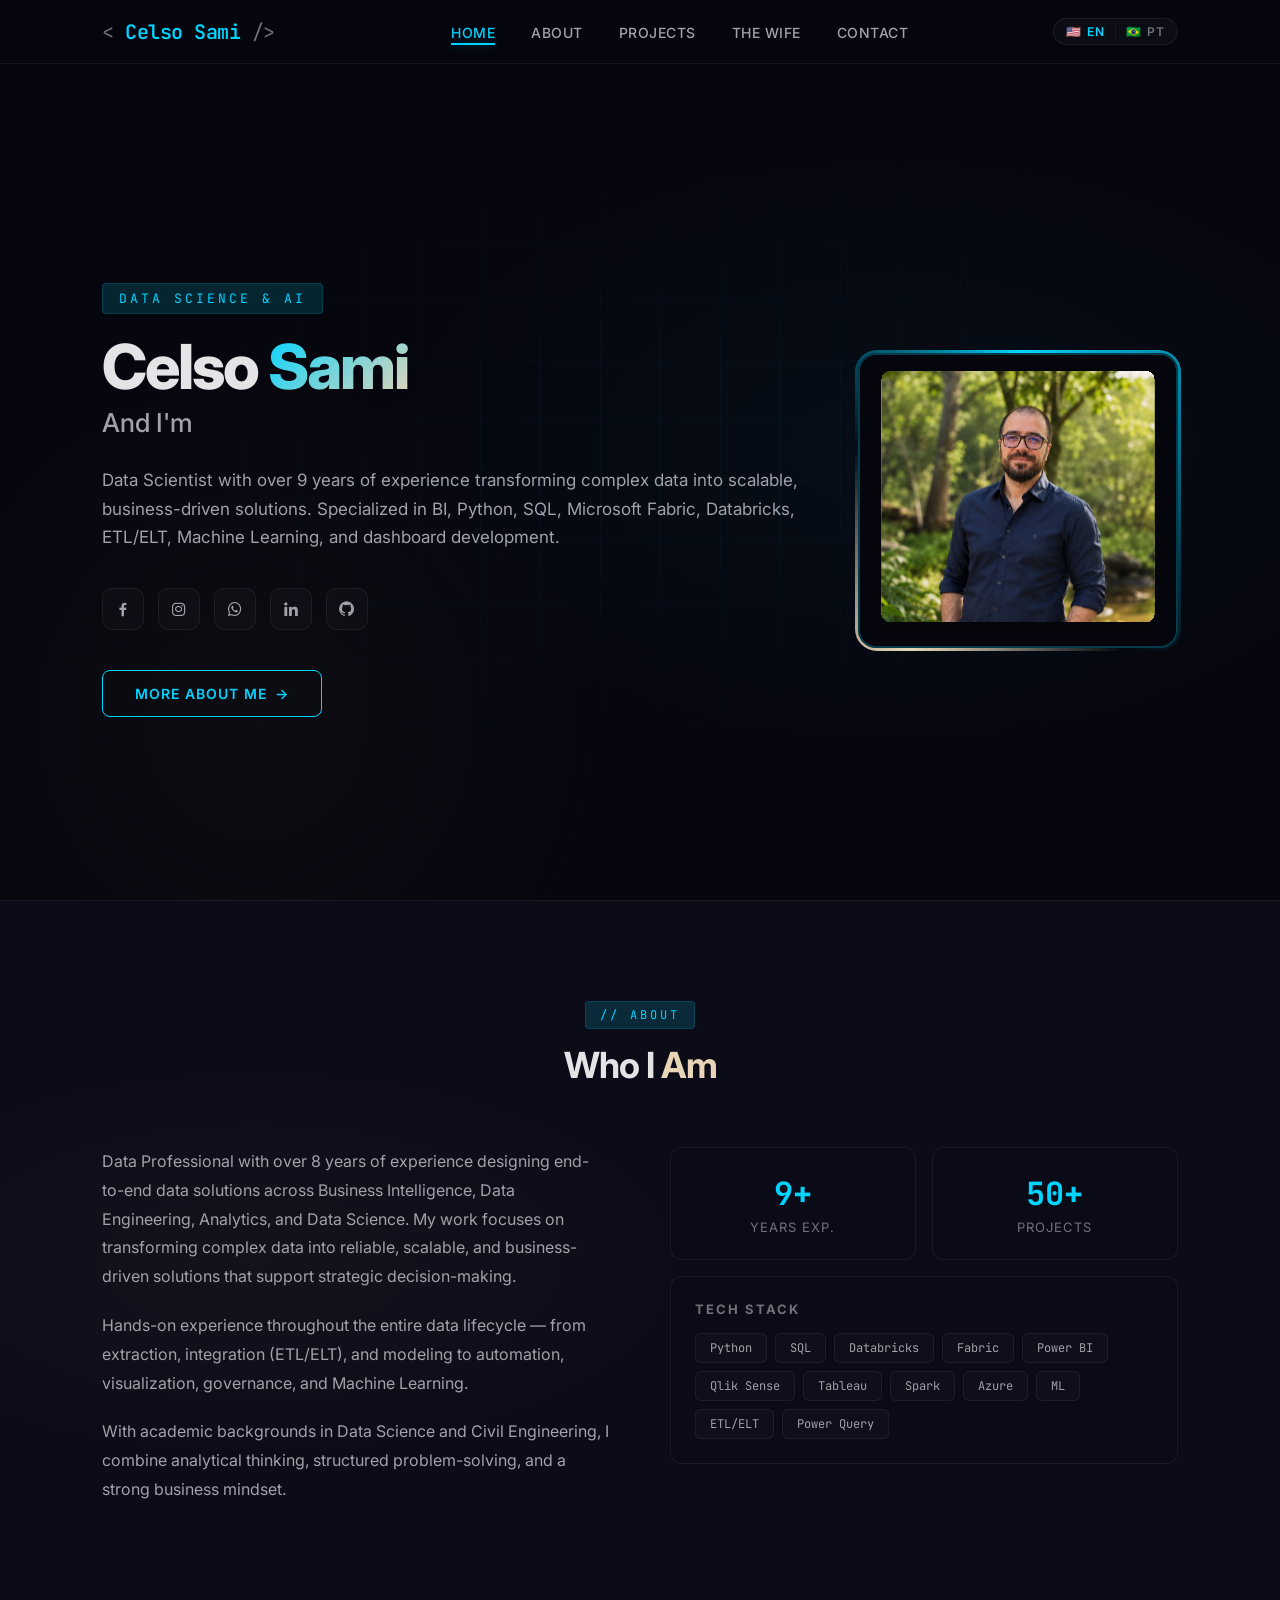
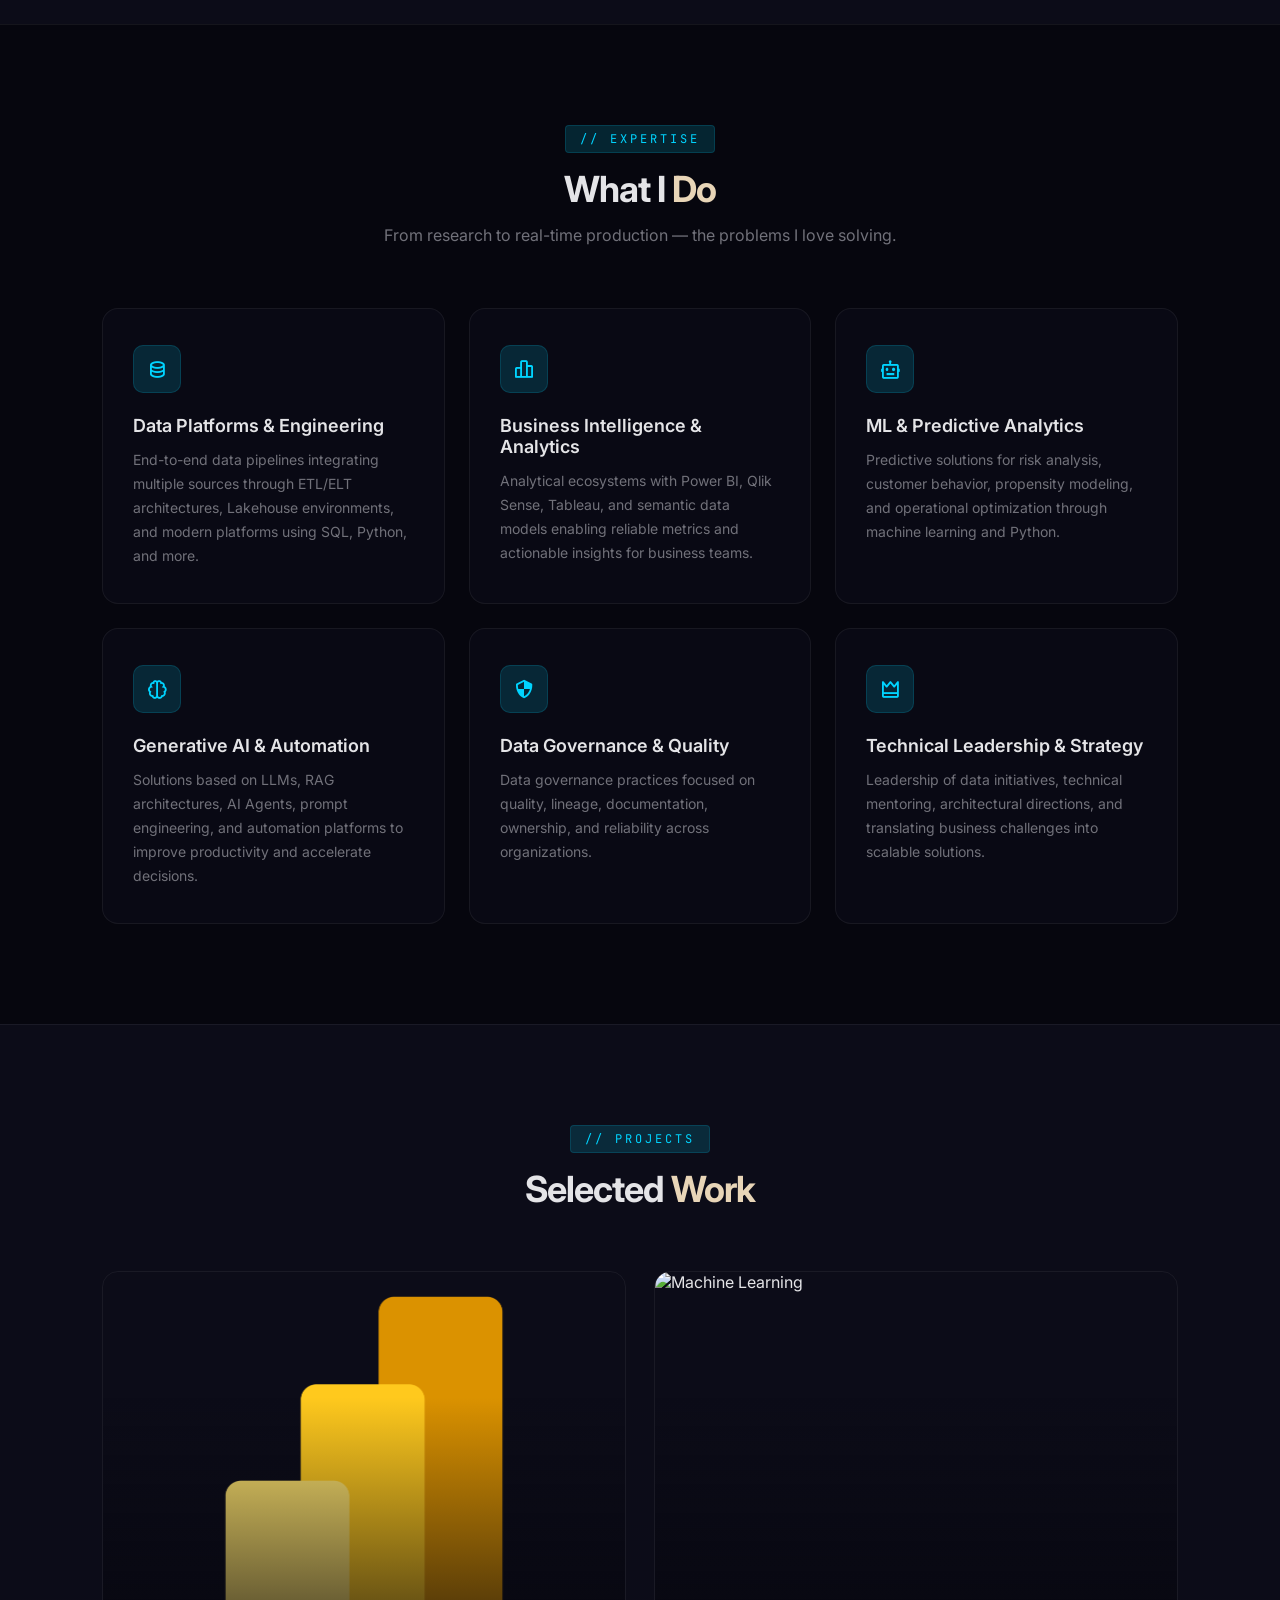
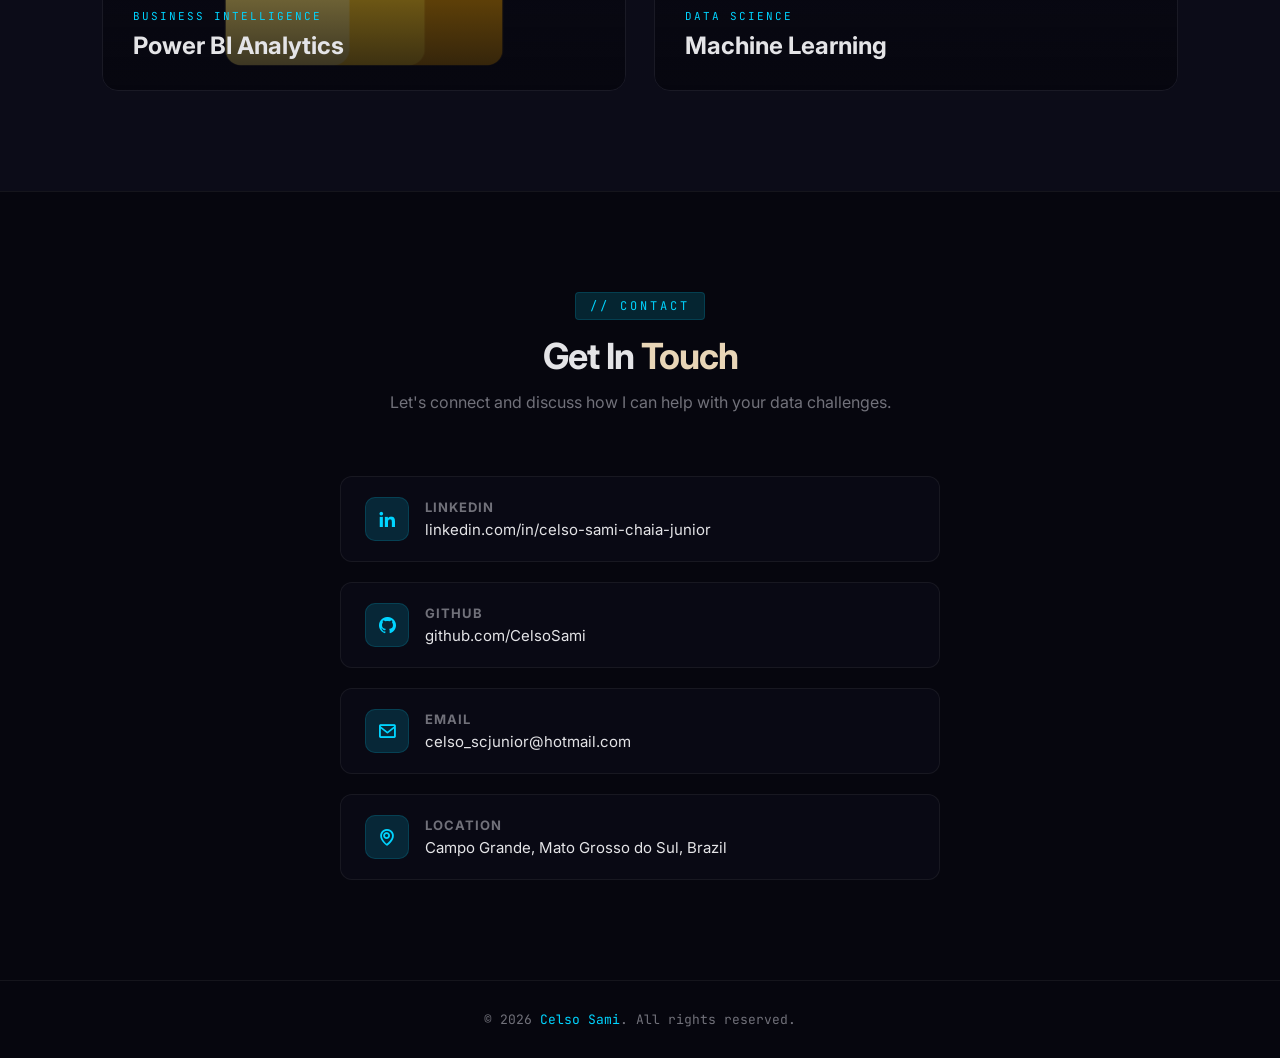
==== index.html @ f27250d9 "Fix HTML encoding issues in index.html" ====
<!DOCTYPE html>
<html lang="en">
<head>
    <meta charset="UTF-8">
    <meta http-equiv="X-UA-Compatible" content="IE=edge">
    <meta name="viewport" content="width=device-width, initial-scale=1.0">
    <title>Celso Sami - Data Scientist</title>
    <link rel="stylesheet" href="stylesheet.css">
    <link href='https://unpkg.com/boxicons@2.1.4/css/boxicons.min.css' rel='stylesheet'>
    <script src="https://unpkg.com/typed.js@2.0.15/dist/typed.umd.js"></script>
</head>
<body>
    <header class="header">
        <a href="#" class="logo">Celso Sami</a>        
        <div class="header-right" id="headerRight">
            <nav class="navbar">
                <a href="#" style="--i:1" class="active">Home</a>
                <a href="#about" style="--i:2">About</a>
                <a href="#portfolio" style="--i:4">Projects</a>
                <a href="the-wife.html" style="--i:5">The Wife</a>
                <a href="#contact" style="--i:6">Contact</a>
            </nav>
        </div>
        <div class="header-controls">
            <div class="language-switch">
                <a href="index.html" class="active-language">
                    <span>🇺🇸</span>
                    <span>EN</span>
                </a>
                <span class="language-divider"></span>
                <a href="pt-br.html">
                    <span>🇧🇷</span>
                    <span>PT</span>
                </a>
            </div>
            <div class="menu-toggle" id="menuToggle">
                <span></span>
                <span></span>
                <span></span>
            </div>
        </div>
    </header>

    <section class="home">
        <div class="home-content">
            <span class="tag">Data Science &amp; AI</span>
            <h1>Celso <span class="highlight">Sami</span></h1>
            <div class="typed-line">And I'm <span class="text"></span></div>
            <p>
                Data Scientist with over 9 years of experience transforming complex data
                into scalable, business-driven solutions. Specialized in BI, Python, SQL,
                Microsoft Fabric, Databricks, ETL/ELT, Machine Learning, and dashboard development.
            </p>
            <div class="home-sci">
                <a href="https://m.facebook.com/celso.s.junior.1/" title="Facebook"><i class='bx bxl-facebook'></i></a>
                <a href="https://www.instagram.com/celsochaia/" title="Instagram"><i class='bx bxl-instagram'></i></a>
                <a href="https://wa.me/+5567991302460" title="WhatsApp"><i class='bx bxl-whatsapp'></i></a>
                <a href="https://www.linkedin.com/in/celso-sami-chaia-junior-878942118" title="LinkedIn"><i class='bx bxl-linkedin'></i></a>
                <a href="https://github.com/CelsoSami" target="_blank" title="GitHub"><i class='bx bxl-github'></i></a>
            </div>
            <a href="#about" class="btn-box">More About Me</a>
        </div>
        <div class="home-photo">
            <div class="photo-wrapper">
                <img src="./perfil_01.svg" alt="Celso Sami">
                <div class="photo-glow"></div>
            </div>
        </div>
    </section>

    <section id="about" class="about-section">
        <div class="about-container">
            <div class="section-header">
                <span class="label">// About</span>
                <h2>Who I <span class="accent">Am</span></h2>
            </div>
            <div class="about-grid">
                <div class="about-left">
                    <div class="about-text">
                        <p>
                            Data Professional with over 8 years of experience designing end-to-end
                            data solutions across Business Intelligence, Data Engineering, Analytics,
                            and Data Science. My work focuses on transforming complex data into
                            reliable, scalable, and business-driven solutions that support strategic
                            decision-making.
                        </p>
                        <p>
                            Hands-on experience throughout the entire data lifecycle — from extraction,
                            integration (ETL/ELT), and modeling to automation, visualization,
                            governance, and Machine Learning.
                        </p>
                        <p>
                            With academic backgrounds in Data Science and Civil Engineering,
                            I combine analytical thinking, structured problem-solving, and a strong
                            business mindset.
                        </p>
                    </div>
                </div>
                <div class="about-right">
                    <div class="stat-card">
                        <div class="number">9+</div>
                        <div class="label">Years Exp.</div>
                    </div>
                    <div class="stat-card">
                        <div class="number">50+</div>
                        <div class="label">Projects</div>
                    </div>
                    <div class="tech-stack">
                        <h4>Tech Stack</h4>
                        <div class="tech-tags">
                            <span class="tech-tag">Python</span>
                            <span class="tech-tag">SQL</span>
                            <span class="tech-tag">Databricks</span>
                            <span class="tech-tag">Fabric</span>
                            <span class="tech-tag">Power BI</span>
                            <span class="tech-tag">Qlik Sense</span>
                            <span class="tech-tag">Tableau</span>
                            <span class="tech-tag">Spark</span>
                            <span class="tech-tag">Azure</span>
                            <span class="tech-tag">ML</span>
                            <span class="tech-tag">ETL/ELT</span>
                            <span class="tech-tag">Power Query</span>
                        </div>
                    </div>
                </div>
            </div>
        </div>
    </section>

    <section id="work" class="work-section">
        <div class="work-container">
            <div class="section-header">
                <span class="label">// Expertise</span>
                <h2>What I <span class="accent">Do</span></h2>
                <p>From research to real-time production — the problems I love solving.</p>
            </div>
            <div class="work-cards">
                <article class="work-card">
                    <div class="icon"><i class='bx bx-data'></i></div>
                    <h3>Data Platforms & Engineering</h3>
                    <p>
                        End-to-end data pipelines integrating multiple sources through ETL/ELT
                        architectures, Lakehouse environments, and modern platforms using SQL, Python, and more.
                    </p>
                </article>
                <article class="work-card">
                    <div class="icon"><i class='bx bx-bar-chart-alt-2'></i></div>
                    <h3>Business Intelligence & Analytics</h3>
                    <p>
                        Analytical ecosystems with Power BI, Qlik Sense, Tableau, and semantic
                        data models enabling reliable metrics and actionable insights for business teams.
                    </p>
                </article>
                <article class="work-card">
                    <div class="icon"><i class='bx bx-bot'></i></div>
                    <h3>ML & Predictive Analytics</h3>
                    <p>
                        Predictive solutions for risk analysis, customer behavior, propensity
                        modeling, and operational optimization through machine learning and Python.
                    </p>
                </article>
                <article class="work-card">
                    <div class="icon"><i class='bx bx-brain'></i></div>
                    <h3>Generative AI & Automation</h3>
                    <p>
                        Solutions based on LLMs, RAG architectures, AI Agents, prompt engineering,
                        and automation platforms to improve productivity and accelerate decisions.
                    </p>
                </article>
                <article class="work-card">
                    <div class="icon"><i class='bx bx-shield-quarter'></i></div>
                    <h3>Data Governance & Quality</h3>
                    <p>
                        Data governance practices focused on quality, lineage, documentation,
                        ownership, and reliability across organizations.
                    </p>
                </article>
                <article class="work-card">
                    <div class="icon"><i class='bx bx-crown'></i></div>
                    <h3>Technical Leadership & Strategy</h3>
                    <p>
                        Leadership of data initiatives, technical mentoring, architectural
                        directions, and translating business challenges into scalable solutions.
                    </p>
                </article>
            </div>
        </div>
    </section>

    <section id="portfolio" class="portfolio-section">
        <div class="portfolio-container">
            <div class="section-header">
                <span class="label">// Projects</span>
                <h2>Selected <span class="accent">Work</span></h2>
            </div>
            <div class="portfolio-cards">
                <article class="project-card">
                    <img src="./logo_pbi.svg" class="project-img" alt="Power BI Analytics">
                    <div class="project-overlay"></div>
                    <div class="project-data">
                        <div class="category">Business Intelligence</div>
                        <h3>Power BI Analytics</h3>
                    </div>
                    <div class="project-info">
                        <h3>Power BI Analytics</h3>
                        <p>
                            Strategic dashboard developed for performance analysis,
                            KPI tracking, and data-driven decision-making.
                        </p>
                        <a href="#" class="project-link">View Project →</a>
                    </div>
                </article>
                <article class="project-card">
                    <img src="./assets/project2.png" class="project-img" alt="Machine Learning">
                    <div class="project-overlay"></div>
                    <div class="project-data">
                        <div class="category">Data Science</div>
                        <h3>Machine Learning</h3>
                    </div>
                    <div class="project-info">
                        <h3>Machine Learning</h3>
                        <p>
                            Predictive models built with Python and machine learning algorithms
                            for pattern recognition and forecasting.
                        </p>
                        <a href="#" class="project-link">View Project →</a>
                    </div>
                </article>
            </div>
        </div>
    </section>

    <section id="contact" class="contact-section">
        <div class="contact-container">
            <div class="section-header">
                <span class="label">// Contact</span>
                <h2>Get In <span class="accent">Touch</span></h2>
                <p>Let's connect and discuss how I can help with your data challenges.</p>
            </div>
            <div class="contact-grid">
                <div class="contact-info">
                    <a href="https://www.linkedin.com/in/celso-sami-chaia-junior-878942118" target="_blank" class="contact-item">
                        <div class="icon"><i class='bx bxl-linkedin'></i></div>
                        <div class="info">
                            <h4>LinkedIn</h4>
                            <span>linkedin.com/in/celso-sami-chaia-junior</span>
                        </div>
                    </a>
                    <a href="https://github.com/CelsoSami" target="_blank" class="contact-item">
                        <div class="icon"><i class='bx bxl-github'></i></div>
                        <div class="info">
                            <h4>GitHub</h4>
                            <span>github.com/CelsoSami</span>
                        </div>
                    </a>
                    <a href="mailto:celso_scjunior@hotmail.com" class="contact-item">
                        <div class="icon"><i class='bx bx-envelope'></i></div>
                        <div class="info">
                            <h4>Email</h4>
                            <span>celso_scjunior@hotmail.com</span>
                        </div>
                    </a>
                    <div class="contact-item">
                        <div class="icon"><i class='bx bx-map'></i></div>
                        <div class="info">
                            <h4>Location</h4>
                            <span>Campo Grande, Mato Grosso do Sul, Brazil</span>
                        </div>
                    </div>
                </div>
            </div>
        </div>
    </section>

    <footer class="footer">
        <p>&copy; 2026 <span>Celso Sami</span>. All rights reserved.</p>
    </footer>

    <script src="main.js"></script>
</body>
</html>
---- stylesheet.css ----
@import url('https://fonts.googleapis.com/css2?family=Inter:wght@300;400;500;600;700;800&family=JetBrains+Mono:wght@400;500;600&display=swap');

* {
    margin: 0;
    padding: 0;
    box-sizing: border-box;
}

:root {
    --bg-primary: #06060e;
    --bg-secondary: #0c0c18;
    --bg-card: rgba(12, 12, 24, 0.7);
    --neon-blue: #00d4ff;
    --neon-blue-dim: rgba(0, 212, 255, 0.15);
    --neon-blue-glow: rgba(0, 212, 255, 0.4);
    --neon-beige: #e8d5b7;
    --neon-beige-dim: rgba(232, 213, 183, 0.1);
    --neon-beige-glow: rgba(232, 213, 183, 0.3);
    --text-primary: #e4e4e7;
    --text-secondary: #a1a1aa;
    --text-muted: #71717a;
    --border: rgba(255, 255, 255, 0.06);
    --border-hover: rgba(0, 212, 255, 0.3);
}

html {
    scroll-behavior: smooth;
}

body {
    font-family: 'Inter', sans-serif;
    background: var(--bg-primary);
    color: var(--text-primary);
    overflow-x: hidden;
}

/* ─── Scrollbar ─── */
::-webkit-scrollbar { width: 6px; }
::-webkit-scrollbar-track { background: var(--bg-primary); }
::-webkit-scrollbar-thumb { background: var(--neon-blue); border-radius: 3px; }

/* ─── Header ─── */
.header {
    position: fixed;
    top: 0;
    left: 0;
    width: 100%;
    padding: 18px 8%;
    display: flex;
    justify-content: space-between;
    align-items: center;
    z-index: 1000;
    background: rgba(6, 6, 14, 0.75);
    backdrop-filter: blur(20px);
    border-bottom: 1px solid var(--border);
    transition: background .3s ease;
}

.header-right {
    display: flex;
    align-items: center;
    gap: 30px;
}

.header-controls {
    display: flex;
    align-items: center;
    gap: 24px;
}

.logo {
    font-family: 'JetBrains Mono', monospace;
    font-size: 20px;
    font-weight: 600;
    color: var(--neon-blue);
    text-decoration: none;
    letter-spacing: -0.5px;
    opacity: 0;
    animation: fadeSlideRight .8s ease forwards;
}

.logo::before {
    content: '< ';
    color: var(--text-muted);
    font-weight: 400;
}

.logo::after {
    content: ' />';
    color: var(--text-muted);
    font-weight: 400;
}

.navbar a {
    display: inline-block;
    font-size: 14px;
    color: var(--text-secondary);
    text-decoration: none;
    font-weight: 500;
    letter-spacing: 0.5px;
    text-transform: uppercase;
    margin-left: 32px;
    transition: color .3s;
    opacity: 0;
    animation: fadeSlideDown .6s ease forwards;
    animation-delay: calc(.1s * var(--i));
    position: relative;
}

.navbar a::after {
    content: '';
    position: absolute;
    bottom: -4px;
    left: 0;
    width: 0;
    height: 2px;
    background: var(--neon-blue);
    transition: width .3s ease;
    box-shadow: 0 0 8px var(--neon-blue-glow);
}

.navbar a:hover,
.navbar a.active {
    color: var(--neon-blue);
}

.navbar a:hover::after,
.navbar a.active::after {
    width: 100%;
}

/* ─── Language Switch ─── */
.language-switch {
    display: flex;
    align-items: center;
    gap: 10px;
    padding: 5px 12px;
    border: 1px solid var(--border);
    border-radius: 999px;
    background: rgba(255, 255, 255, 0.03);
}

.language-switch a {
    display: flex;
    align-items: center;
    gap: 5px;
    text-decoration: none;
    color: var(--text-muted);
    font-size: 12px;
    font-weight: 600;
    letter-spacing: 1px;
    text-transform: uppercase;
    transition: color .3s;
}

.language-switch a:hover,
.active-language {
    color: var(--neon-blue) !important;
}

.language-divider {
    width: 1px;
    height: 14px;
    background: var(--border);
}

/* ─── Home Section ─── */
.home {
    position: relative;
    width: 100%;
    min-height: 100vh;
    display: flex;
    align-items: center;
    gap: 40px;
    padding: 100px 8% 0;
    flex-wrap: nowrap;
    background:
        radial-gradient(ellipse 60% 50% at 70% 50%, rgba(0, 212, 255, 0.04) 0%, transparent 70%),
        radial-gradient(ellipse 40% 60% at 20% 80%, rgba(232, 213, 183, 0.03) 0%, transparent 70%),
        var(--bg-primary);
    overflow: hidden;
}

.home::before {
    content: '';
    position: absolute;
    inset: 0;
    background-image:
        linear-gradient(rgba(0, 212, 255, 0.03) 1px, transparent 1px),
        linear-gradient(90deg, rgba(0, 212, 255, 0.03) 1px, transparent 1px);
    background-size: 60px 60px;
    mask-image: radial-gradient(ellipse 70% 60% at 50% 50%, black 20%, transparent 70%);
    -webkit-mask-image: radial-gradient(ellipse 70% 60% at 50% 50%, black 20%, transparent 70%);
}

.home-content {
    flex: 1 1 0%;
    min-width: 0;
    position: relative;
    z-index: 1;
}

.home-content .tag {
    display: inline-block;
    font-family: 'JetBrains Mono', monospace;
    font-size: 13px;
    color: var(--neon-blue);
    letter-spacing: 3px;
    text-transform: uppercase;
    margin-bottom: 20px;
    padding: 6px 16px;
    border: 1px solid var(--neon-blue-dim);
    border-radius: 4px;
    background: var(--neon-blue-dim);
    opacity: 0;
    animation: fadeSlideUp .7s ease forwards;
    animation-delay: .5s;
}

.home-content h1 {
    font-size: 62px;
    font-weight: 800;
    line-height: 1.05;
    letter-spacing: -2px;
    margin-bottom: 8px;
    opacity: 0;
    animation: fadeSlideRight .8s ease forwards;
    animation-delay: .8s;
}

.home-content h1 .highlight {
    background: linear-gradient(135deg, var(--neon-blue), var(--neon-beige));
    -webkit-background-clip: text;
    -webkit-text-fill-color: transparent;
    background-clip: text;
}

.home-content .typed-line {
    font-size: 26px;
    font-weight: 500;
    color: var(--text-secondary);
    margin-bottom: 28px;
    opacity: 0;
    animation: fadeSlideUp .7s ease forwards;
    animation-delay: 1.1s;
}

.home-content .typed-line .text {
    color: var(--neon-beige);
    font-weight: 600;
}

.home-content p {
    font-size: 17px;
    line-height: 1.7;
    color: var(--text-secondary);
    margin-bottom: 36px;
    opacity: 0;
    animation: fadeSlideUp .7s ease forwards;
    animation-delay: 1.3s;
}

.home-photo {
    flex: 0 0 320px;
    position: relative;
    z-index: 1;
    justify-content: flex-end;
    opacity: 0;
    animation: fadeSlideLeft .9s ease forwards;
    animation-delay: 1s;
}

.photo-wrapper {
    position: relative;
    width: 320px;
    height: 295px;
}

.photo-wrapper img {
    width: 100%;
    height: 100%;
    object-fit: cover;
    border-radius: 18px;
    border: 2px solid rgba(0, 212, 255, 0.25);
    position: relative;
    z-index: 2;
}

.photo-glow {
    position: absolute;
    inset: -18px;
    border-radius: 26px;
    background: radial-gradient(circle, rgba(0, 212, 255, 0.12) 0%, transparent 70%);
    z-index: 1;
    animation: glow 4s ease-in-out infinite;
}

.photo-wrapper::before {
    content: '';
    position: absolute;
    inset: -3px;
    border-radius: 22px;
    background: conic-gradient(from 0deg, var(--neon-blue), transparent 40%, var(--neon-beige), transparent 80%, var(--neon-blue));
    z-index: 0;
    animation: rotate 8s linear infinite;
}

.photo-wrapper::after {
    content: '';
    position: absolute;
    inset: 0;
    border-radius: 18px;
    background: var(--bg-primary);
    z-index: 1;
}

.photo-wrapper img {
    z-index: 2;
}

@keyframes rotate {
    from { transform: rotate(0deg); }
    to { transform: rotate(360deg); }
}

.home-sci {
    display: flex;
    gap: 14px;
    margin-bottom: 40px;
    opacity: 0;
    animation: fadeSlideUp .7s ease forwards;
    animation-delay: 1.5s;
}

.home-sci a {
    display: inline-flex;
    justify-content: center;
    align-items: center;
    width: 42px;
    height: 42px;
    border: 1px solid var(--border);
    border-radius: 10px;
    font-size: 18px;
    color: var(--text-secondary);
    text-decoration: none;
    transition: all .3s ease;
    background: rgba(255, 255, 255, 0.02);
}

.home-sci a:hover {
    color: var(--neon-blue);
    border-color: var(--neon-blue);
    background: var(--neon-blue-dim);
    box-shadow: 0 0 20px rgba(0, 212, 255, 0.15);
    transform: translateY(-3px);
}

.btn-box {
    display: inline-flex;
    align-items: center;
    gap: 8px;
    padding: 14px 32px;
    background: transparent;
    border: 1.5px solid var(--neon-blue);
    border-radius: 8px;
    font-size: 14px;
    font-weight: 600;
    color: var(--neon-blue);
    letter-spacing: 1px;
    text-transform: uppercase;
    text-decoration: none;
    transition: all .35s ease;
    opacity: 0;
    animation: fadeSlideUp .7s ease forwards;
    animation-delay: 1.7s;
}

.btn-box:hover {
    background: var(--neon-blue);
    color: var(--bg-primary);
    box-shadow: 0 0 30px rgba(0, 212, 255, 0.3), 0 0 60px rgba(0, 212, 255, 0.1);
}

.btn-box::after {
    content: '→';
    transition: transform .3s ease;
}

.btn-box:hover::after {
    transform: translateX(4px);
}

/* ─── Section Shared ─── */
.section-header {
    text-align: center;
    margin-bottom: 60px;
}

.section-header .label {
    display: inline-block;
    font-family: 'JetBrains Mono', monospace;
    font-size: 12px;
    color: var(--neon-blue);
    letter-spacing: 3px;
    text-transform: uppercase;
    margin-bottom: 14px;
    padding: 5px 14px;
    border: 1px solid var(--neon-blue-dim);
    border-radius: 4px;
    background: var(--neon-blue-dim);
}

.section-header h2 {
    font-size: 36px;
    font-weight: 700;
    letter-spacing: -1px;
    color: var(--text-primary);
}

.section-header h2 .accent {
    color: var(--neon-beige);
}

.section-header p {
    font-size: 16px;
    color: var(--text-muted);
    margin-top: 12px;
    max-width: 550px;
    margin-left: auto;
    margin-right: auto;
    line-height: 1.6;
}

/* ─── About Section ─── */
.about-section {
    width: 100%;
    padding: 100px 8%;
    background:
        radial-gradient(ellipse 50% 40% at 20% 50%, rgba(232, 213, 183, 0.03) 0%, transparent 70%),
        var(--bg-secondary);
    border-top: 1px solid var(--border);
}

.about-container {
    opacity: 0;
}

.about-container.show {
    animation: fadeSlideUp .8s ease forwards;
    animation-delay: .2s;
}

.about-grid {
    display: grid;
    grid-template-columns: 1fr 1fr;
    gap: 60px;
    align-items: start;
}

.about-left .about-text p {
    font-size: 16px;
    line-height: 1.8;
    color: var(--text-secondary);
    margin-bottom: 20px;
}

.about-right {
    display: grid;
    grid-template-columns: 1fr 1fr;
    gap: 16px;
}

.stat-card {
    background: var(--bg-card);
    border: 1px solid var(--border);
    border-radius: 12px;
    padding: 24px;
    text-align: center;
    transition: all .35s ease;
}

.stat-card:hover {
    border-color: var(--border-hover);
    transform: translateY(-4px);
    box-shadow: 0 8px 30px rgba(0, 212, 255, 0.08);
}

.stat-card .number {
    font-size: 32px;
    font-weight: 700;
    color: var(--neon-blue);
    font-family: 'JetBrains Mono', monospace;
}

.stat-card .label {
    font-size: 13px;
    color: var(--text-muted);
    margin-top: 4px;
    text-transform: uppercase;
    letter-spacing: 1px;
}

.tech-stack {
    grid-column: 1 / -1;
    background: var(--bg-card);
    border: 1px solid var(--border);
    border-radius: 12px;
    padding: 24px;
}

.tech-stack h4 {
    font-size: 13px;
    color: var(--text-muted);
    text-transform: uppercase;
    letter-spacing: 2px;
    margin-bottom: 16px;
}

.tech-tags {
    display: flex;
    flex-wrap: wrap;
    gap: 8px;
}

.tech-tag {
    font-family: 'JetBrains Mono', monospace;
    font-size: 12px;
    padding: 6px 14px;
    border: 1px solid var(--border);
    border-radius: 6px;
    color: var(--text-secondary);
    background: rgba(255, 255, 255, 0.02);
    transition: all .3s ease;
}

.tech-tag:hover {
    color: var(--neon-blue);
    border-color: var(--neon-blue);
    background: var(--neon-blue-dim);
}

/* ─── Work Section ─── */
.work-section {
    width: 100%;
    padding: 100px 8%;
    background: var(--bg-primary);
    border-top: 1px solid var(--border);
}

.work-cards {
    display: grid;
    grid-template-columns: repeat(3, 1fr);
    gap: 24px;
}

.work-card {
    background: var(--bg-card);
    border: 1px solid var(--border);
    border-radius: 16px;
    padding: 36px 30px;
    transition: all .4s ease;
    position: relative;
    overflow: hidden;
}

.work-card::before {
    content: '';
    position: absolute;
    top: 0;
    left: 0;
    right: 0;
    height: 2px;
    background: linear-gradient(90deg, transparent, var(--neon-blue), transparent);
    opacity: 0;
    transition: opacity .4s ease;
}

.work-card:hover {
    transform: translateY(-6px);
    border-color: var(--border-hover);
    box-shadow: 0 20px 50px rgba(0, 212, 255, 0.08);
}

.work-card:hover::before {
    opacity: 1;
}

.work-card .icon {
    width: 48px;
    height: 48px;
    display: grid;
    place-items: center;
    border: 1px solid var(--neon-blue-dim);
    border-radius: 10px;
    background: var(--neon-blue-dim);
    margin-bottom: 22px;
    font-size: 22px;
    color: var(--neon-blue);
    transition: all .3s ease;
}

.work-card:hover .icon {
    background: rgba(0, 212, 255, 0.2);
    box-shadow: 0 0 20px rgba(0, 212, 255, 0.15);
}

.work-card h3 {
    font-size: 18px;
    font-weight: 600;
    margin-bottom: 12px;
    color: var(--text-primary);
    transition: color .3s ease;
}

.work-card:hover h3 {
    color: var(--neon-blue);
}

.work-card p {
    font-size: 14px;
    line-height: 1.7;
    color: var(--text-muted);
}

/* ─── Portfolio Section ─── */
.portfolio-section {
    width: 100%;
    padding: 100px 8%;
    background: var(--bg-secondary);
    border-top: 1px solid var(--border);
}

.portfolio-cards {
    display: grid;
    grid-template-columns: repeat(auto-fit, minmax(340px, 1fr));
    gap: 28px;
    max-width: 1100px;
    margin: 0 auto;
}

.project-card {
    position: relative;
    height: 420px;
    border-radius: 16px;
    overflow: hidden;
    border: 1px solid var(--border);
    cursor: pointer;
    transition: all .4s ease;
}

.project-card:hover {
    transform: translateY(-6px);
    box-shadow: 0 20px 50px rgba(0, 212, 255, 0.1);
    border-color: var(--border-hover);
}

.project-img {
    width: 100%;
    height: 100%;
    object-fit: cover;
    transition: transform .6s ease;
}

.project-card:hover .project-img {
    transform: scale(1.08);
}

.project-overlay {
    position: absolute;
    inset: 0;
    background: linear-gradient(
        180deg,
        rgba(6, 6, 14, 0) 30%,
        rgba(6, 6, 14, 0.85) 100%
    );
    transition: background .4s ease;
}

.project-card:hover .project-overlay {
    background: linear-gradient(
        180deg,
        rgba(6, 6, 14, 0.2) 0%,
        rgba(6, 6, 14, 0.92) 100%
    );
}

.project-data {
    position: absolute;
    bottom: 30px;
    left: 30px;
    right: 30px;
    z-index: 2;
}

.project-data .category {
    font-family: 'JetBrains Mono', monospace;
    font-size: 11px;
    color: var(--neon-blue);
    letter-spacing: 2px;
    text-transform: uppercase;
    margin-bottom: 8px;
}

.project-data h3 {
    font-size: 24px;
    font-weight: 700;
    color: var(--text-primary);
}

.project-info {
    position: absolute;
    inset: 0;
    padding: 40px 30px;
    color: var(--text-primary);
    background: rgba(6, 6, 14, 0.92);
    backdrop-filter: blur(16px);
    display: flex;
    flex-direction: column;
    justify-content: center;
    opacity: 0;
    transform: translateY(20px);
    transition: all .4s ease;
    z-index: 3;
}

.project-card:hover .project-info {
    opacity: 1;
    transform: translateY(0);
}

.project-info h3 {
    font-size: 24px;
    font-weight: 700;
    margin-bottom: 16px;
}

.project-info p {
    font-size: 14px;
    line-height: 1.7;
    color: var(--text-secondary);
    margin-bottom: 24px;
}

.project-link {
    display: inline-flex;
    align-items: center;
    gap: 6px;
    padding: 12px 24px;
    background: var(--neon-blue);
    color: var(--bg-primary);
    border-radius: 8px;
    font-size: 13px;
    font-weight: 600;
    letter-spacing: 0.5px;
    text-transform: uppercase;
    text-decoration: none;
    transition: all .3s ease;
    width: fit-content;
}

.project-link:hover {
    box-shadow: 0 0 25px rgba(0, 212, 255, 0.4);
    transform: translateY(-2px);
}

/* ─── Contact Section ─── */
.contact-section {
    width: 100%;
    padding: 100px 8%;
    background: var(--bg-primary);
    border-top: 1px solid var(--border);
}

.contact-grid { 
    max-width: 600px;
    margin: 0 auto;
}

.contact-info {
    display: flex;
    flex-direction: column;
    gap: 20px;
}


.contact-text p {
    font-size: 16px;
    line-height: 1.7;
    color: var(--text-secondary);
    margin-bottom: 32px;
}

.contact-info {
    display: flex;
    flex-direction: column;
    gap: 20px;
}

.contact-item {
    display: flex;
    align-items: center;
    gap: 16px;
    padding: 20px 24px;
    background: var(--bg-card);
    border: 1px solid var(--border);
    border-radius: 12px;
    transition: all .3s ease;
    text-decoration: none;
}

.contact-item:hover {
    border-color: var(--border-hover);
    transform: translateX(6px);
    box-shadow: 0 4px 20px rgba(0, 212, 255, 0.06);
}

.contact-item .icon {
    width: 44px;
    height: 44px;
    display: grid;
    place-items: center;
    border: 1px solid var(--neon-blue-dim);
    border-radius: 10px;
    background: var(--neon-blue-dim);
    font-size: 20px;
    color: var(--neon-blue);
    flex-shrink: 0;
}

.contact-item .info h4 {
    font-size: 13px;
    color: var(--text-muted);
    text-transform: uppercase;
    letter-spacing: 1px;
    margin-bottom: 4px;
}

.contact-item .info span,
.contact-item .info a {
    font-size: 15px;
    color: var(--text-primary);
    text-decoration: none;
    transition: color .3s;
}

.contact-item:hover .info a {
    color: var(--neon-blue);
}

.contact-form {
    display: flex;
    flex-direction: column;
    gap: 16px;
}

.contact-form input,
.contact-form textarea {
    width: 100%;
    padding: 14px 18px;
    background: var(--bg-card);
    border: 1px solid var(--border);
    border-radius: 10px;
    color: var(--text-primary);
    font-family: 'Inter', sans-serif;
    font-size: 14px;
    transition: border-color .3s;
    outline: none;
}

.contact-form input::placeholder,
.contact-form textarea::placeholder {
    color: var(--text-muted);
}

.contact-form input:focus,
.contact-form textarea:focus {
    border-color: var(--neon-blue);
    box-shadow: 0 0 15px rgba(0, 212, 255, 0.08);
}

.contact-form textarea {
    resize: vertical;
    min-height: 130px;
}

.contact-form button {
    padding: 14px 32px;
    background: var(--neon-blue);
    color: var(--bg-primary);
    border: none;
    border-radius: 8px;
    font-family: 'Inter', sans-serif;
    font-size: 14px;
    font-weight: 600;
    letter-spacing: 1px;
    text-transform: uppercase;
    cursor: pointer;
    transition: all .3s ease;
    width: fit-content;
}

.contact-form button:hover {
    box-shadow: 0 0 30px rgba(0, 212, 255, 0.35);
    transform: translateY(-2px);
}

/* ─── Wife Page ─── */
.wife-hero {
    width: 100%;
    min-height: 45vh;
    display: flex;
    align-items: center;
    justify-content: center;
    text-align: center;
    padding: 140px 8% 60px;
    background:
        radial-gradient(ellipse 50% 50% at 50% 40%, rgba(0, 212, 255, 0.04) 0%, transparent 70%),
        radial-gradient(ellipse 40% 50% at 30% 70%, rgba(232, 213, 183, 0.03) 0%, transparent 70%),
        var(--bg-primary);
    position: relative;
}

.wife-hero::before {
    content: '';
    position: absolute;
    inset: 0;
    background-image:
        linear-gradient(rgba(0, 212, 255, 0.03) 1px, transparent 1px),
        linear-gradient(90deg, rgba(0, 212, 255, 0.03) 1px, transparent 1px);
    background-size: 60px 60px;
    mask-image: radial-gradient(ellipse 60% 50% at 50% 50%, black 20%, transparent 70%);
    -webkit-mask-image: radial-gradient(ellipse 60% 50% at 50% 50%, black 20%, transparent 70%);
}

.wife-hero-content {
    position: relative;
    z-index: 1;
}

.wife-hero-content .tag {
    display: inline-block;
    font-family: 'JetBrains Mono', monospace;
    font-size: 13px;
    color: var(--neon-blue);
    letter-spacing: 3px;
    text-transform: uppercase;
    margin-bottom: 20px;
    padding: 6px 16px;
    border: 1px solid var(--neon-blue-dim);
    border-radius: 4px;
    background: var(--neon-blue-dim);
    opacity: 0;
    animation: fadeSlideUp .7s ease forwards;
    animation-delay: .3s;
}

.wife-hero-content h1 {
    font-size: 52px;
    font-weight: 800;
    letter-spacing: -2px;
    margin-bottom: 16px;
    opacity: 0;
    animation: fadeSlideRight .8s ease forwards;
    animation-delay: .5s;
}

.wife-hero-content h1 .highlight {
    background: linear-gradient(135deg, var(--neon-blue), var(--neon-beige));
    -webkit-background-clip: text;
    -webkit-text-fill-color: transparent;
    background-clip: text;
}

.wife-hero-content p {
    font-size: 18px;
    color: var(--text-secondary);
    line-height: 1.6;
    max-width: 500px;
    margin: 0 auto;
    opacity: 0;
    animation: fadeSlideUp .7s ease forwards;
    animation-delay: .7s;
}

.wife-gallery {
    width: 100%;
    padding: 40px 8% 100px;
    background: var(--bg-primary);
}

.gallery-grid {
    display: grid;
    grid-template-columns: repeat(3, 1fr);
    gap: 20px;
    max-width: 1200px;
    margin: 0 auto;
}

.gallery-item {
    position: relative;
    border-radius: 14px;
    overflow: hidden;
    border: 1px solid var(--border);
    cursor: pointer;
    transition: all .4s ease;
    opacity: 0;
    transform: translateY(30px);
}

.gallery-item.show {
    opacity: 1;
    transform: translateY(0);
}

.gallery-item:hover {
    border-color: var(--border-hover);
    transform: translateY(-6px);
    box-shadow: 0 16px 40px rgba(0, 212, 255, 0.1);
}

.gallery-item img {
    width: 100%;
    aspect-ratio: 3 / 4;
    object-fit: cover;
    display: block;
    transition: transform .6s ease;
}

.gallery-item:hover img {
    transform: scale(1.08);
}

.gallery-overlay {
    position: absolute;
    inset: 0;
    background: linear-gradient(180deg, rgba(6, 6, 14, 0) 60%, rgba(6, 6, 14, 0.3) 100%);
    transition: background .4s ease;
}

.gallery-item:hover .gallery-overlay {
    background: linear-gradient(180deg, rgba(0, 212, 255, 0.02) 0%, rgba(6, 6, 14, 0.5) 100%);
}

@media (max-width: 1024px) {
    .gallery-grid { grid-template-columns: repeat(2, 1fr); }
}

@media (max-width: 768px) {
    .wife-hero { min-height: 35vh; padding: 120px 6% 40px; }
    .wife-hero-content h1 { font-size: 36px; }
    .wife-hero-content p { font-size: 16px; }
    .gallery-grid { grid-template-columns: repeat(2, 1fr); gap: 12px; }
    .wife-gallery { padding: 20px 5% 60px; }
}

@media (max-width: 480px) {
    .wife-hero-content h1 { font-size: 30px; }
    .gallery-grid { grid-template-columns: 1fr; gap: 16px; }
}

/* ─── Footer ─── */
.footer {
    padding: 30px 8%;
    text-align: center;
    border-top: 1px solid var(--border);
    background: var(--bg-primary);
}

.footer p {
    font-size: 13px;
    color: var(--text-muted);
    font-family: 'JetBrains Mono', monospace;
}

.footer span {
    color: var(--neon-blue);
}

/* ─── Animations ─── */
@keyframes fadeSlideRight {
    from { opacity: 0; transform: translateX(-40px); }
    to { opacity: 1; transform: translateX(0); }
}

@keyframes fadeSlideLeft {
    from { opacity: 0; transform: translateX(40px); }
    to { opacity: 1; transform: translateX(0); }
}

@keyframes fadeSlideUp {
    from { opacity: 0; transform: translateY(30px); }
    to { opacity: 1; transform: translateY(0); }
}

@keyframes fadeSlideDown {
    from { opacity: 0; transform: translateY(-20px); }
    to { opacity: 1; transform: translateY(0); }
}

@keyframes glow {
    0%, 100% { box-shadow: 0 0 20px rgba(0, 212, 255, 0.1); }
    50% { box-shadow: 0 0 40px rgba(0, 212, 255, 0.2); }
}

/* ─── Hamburger ─── */
.menu-toggle {
    display: none;
    flex-direction: column;
    gap: 5px;
    cursor: pointer;
    z-index: 1001;
    padding: 4px;
}

.menu-toggle span {
    display: block;
    width: 24px;
    height: 2px;
    background: var(--text-primary);
    border-radius: 2px;
    transition: all .3s ease;
    transform-origin: center;
}

.menu-toggle.active span:nth-child(1) {
    transform: translateY(7px) rotate(45deg);
    background: var(--neon-blue);
}

.menu-toggle.active span:nth-child(2) {
    opacity: 0;
    transform: scaleX(0);
}

.menu-toggle.active span:nth-child(3) {
    transform: translateY(-7px) rotate(-45deg);
    background: var(--neon-blue);
}

/* ─── Responsive ─── */
@media (max-width: 1024px) {
    .about-grid { grid-template-columns: 1fr; gap: 40px; }
    .contact-grid { grid-template-columns: 1fr; gap: 40px; }
    .work-cards { grid-template-columns: repeat(2, 1fr); }
}

@media (max-width: 768px) {
    .menu-toggle { display: flex; }

    .header {
        padding: 14px 5%;
        justify-content: space-between;
    }
    .logo { font-size: 17px; }

    .header-right {
        position: fixed;
        top: 0;
        right: -100%;
        width: 70%;
        max-width: 300px;
        height: 100vh;
        flex-direction: column;
        align-items: flex-start;
        justify-content: center;
        gap: 0;
        padding: 80px 40px 40px;
        background: rgba(6, 6, 14, 0.97);
        backdrop-filter: blur(24px);
        border-left: 1px solid var(--border);
        transition: right .35s ease;
        z-index: 1000;
    }

    .header-right.open {
        right: 0;
    }

    .navbar {
        display: flex;
        flex-direction: column;
        gap: 24px;
    }

    .navbar a {
        font-size: 16px;
        margin-left: 0;
        letter-spacing: 1px;
    }

    .home {
        flex-direction: column;
        justify-content: center;
        text-align: center;
        padding: 120px 6% 60px;
    }
    .home-content { flex: none; max-width: 100%; }
    .home-content h1 { font-size: 38px; letter-spacing: -1px; }
    .home-content .typed-line { font-size: 20px; }
    .home-content p { font-size: 15px; }
    .home-sci { justify-content: center; }
    .home-photo { flex: none; margin-top: 50px; }
    .photo-wrapper { width: 240px; height: 221px; }
    
    .section-header h2 { font-size: 28px; }
    .about-right { grid-template-columns: 1fr 1fr; }
    .work-cards { grid-template-columns: 1fr; }
    .portfolio-cards { grid-template-columns: 1fr; }
}

@media (max-width: 480px) {
    .header-right {
        width: 85%;
        padding: 80px 30px 30px;
    }
    
    .header-controls {
        gap: 16px;
    }
    
    .home-content h1 { font-size: 30px; }
    .about-right { grid-template-columns: 1fr; }
}
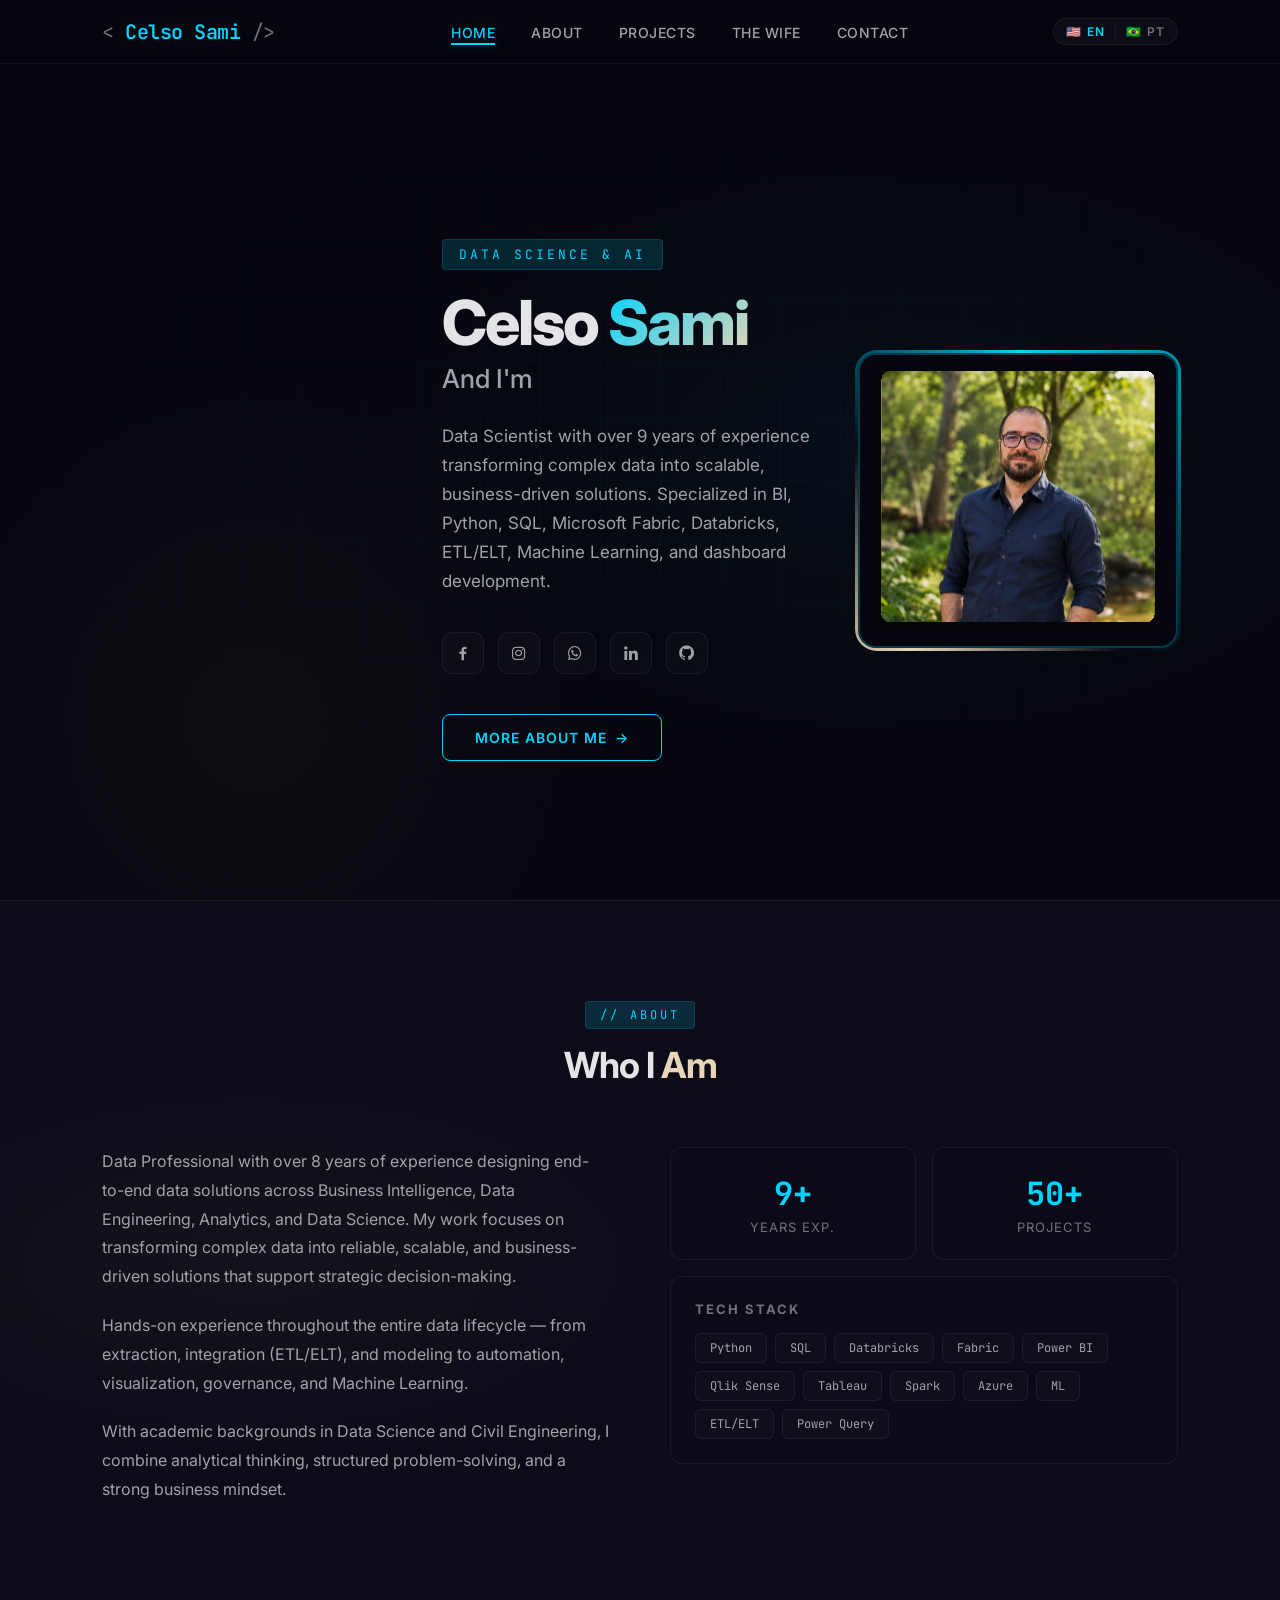
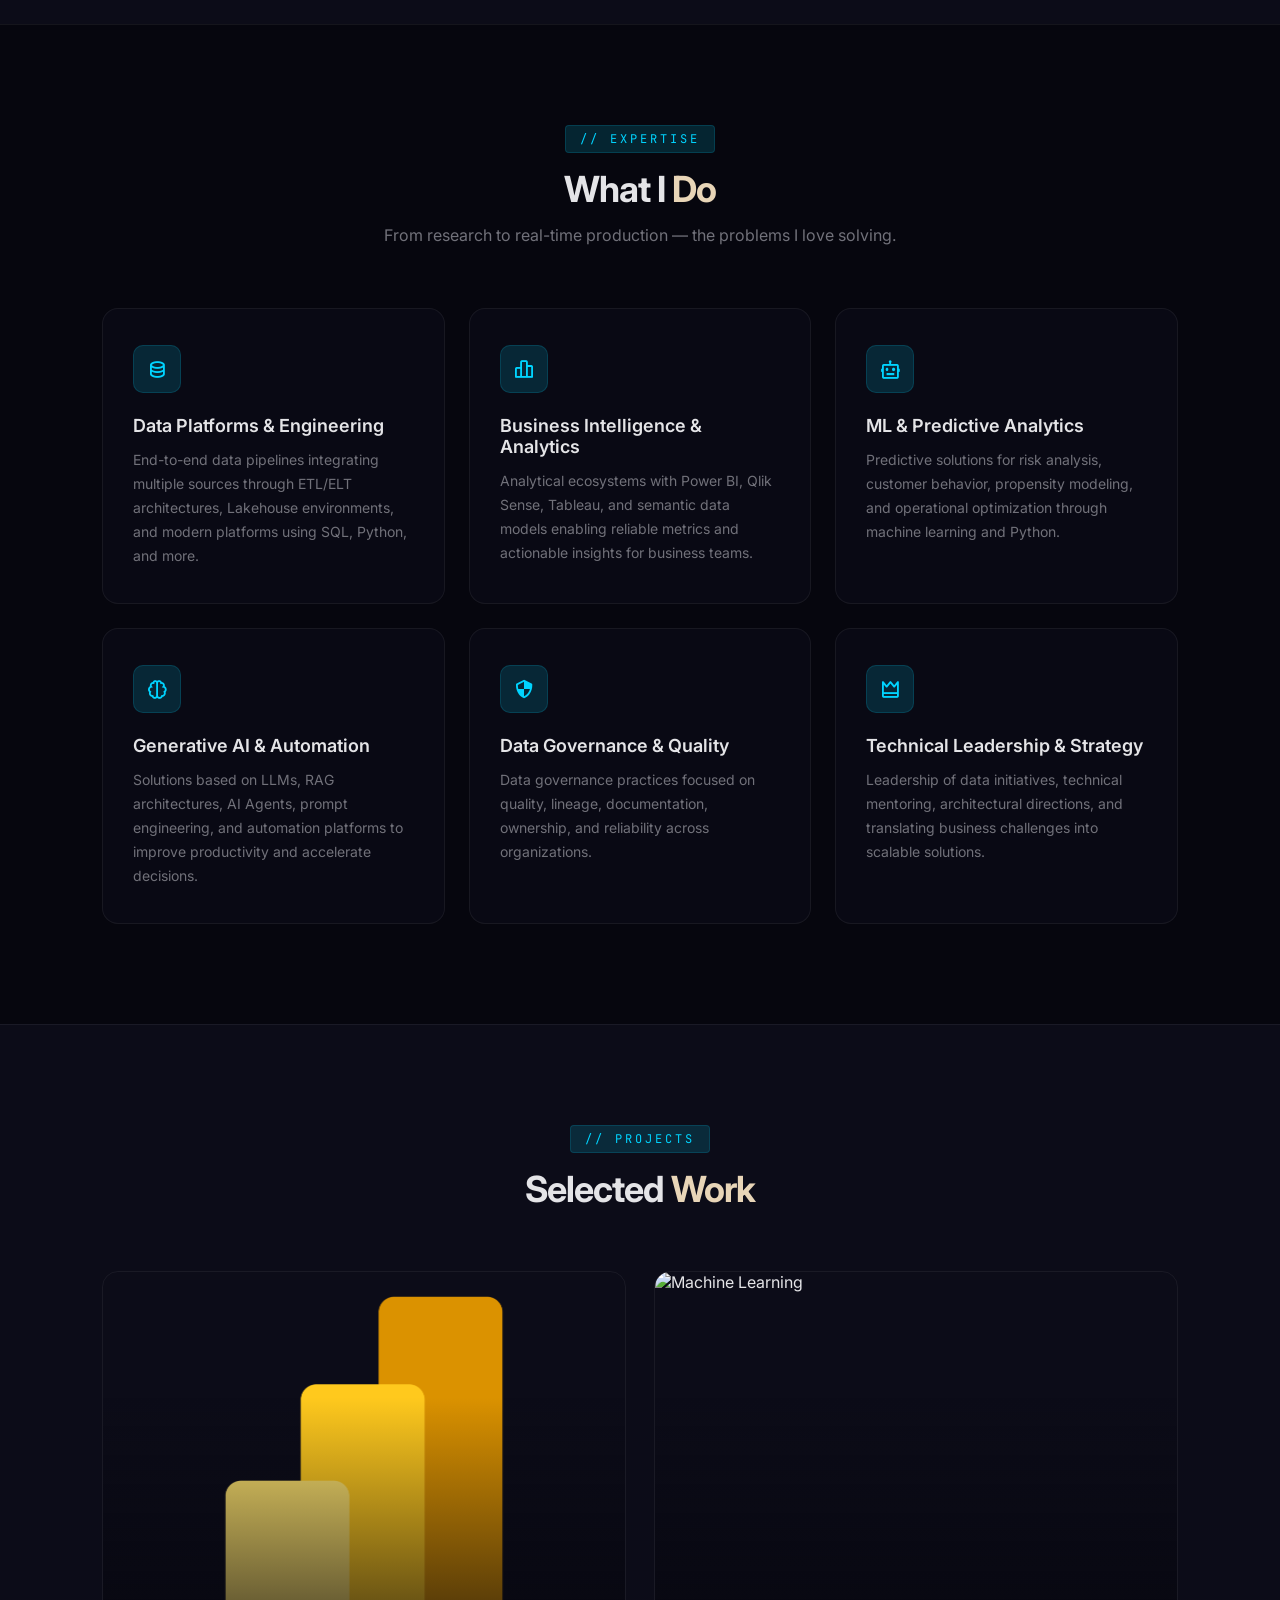
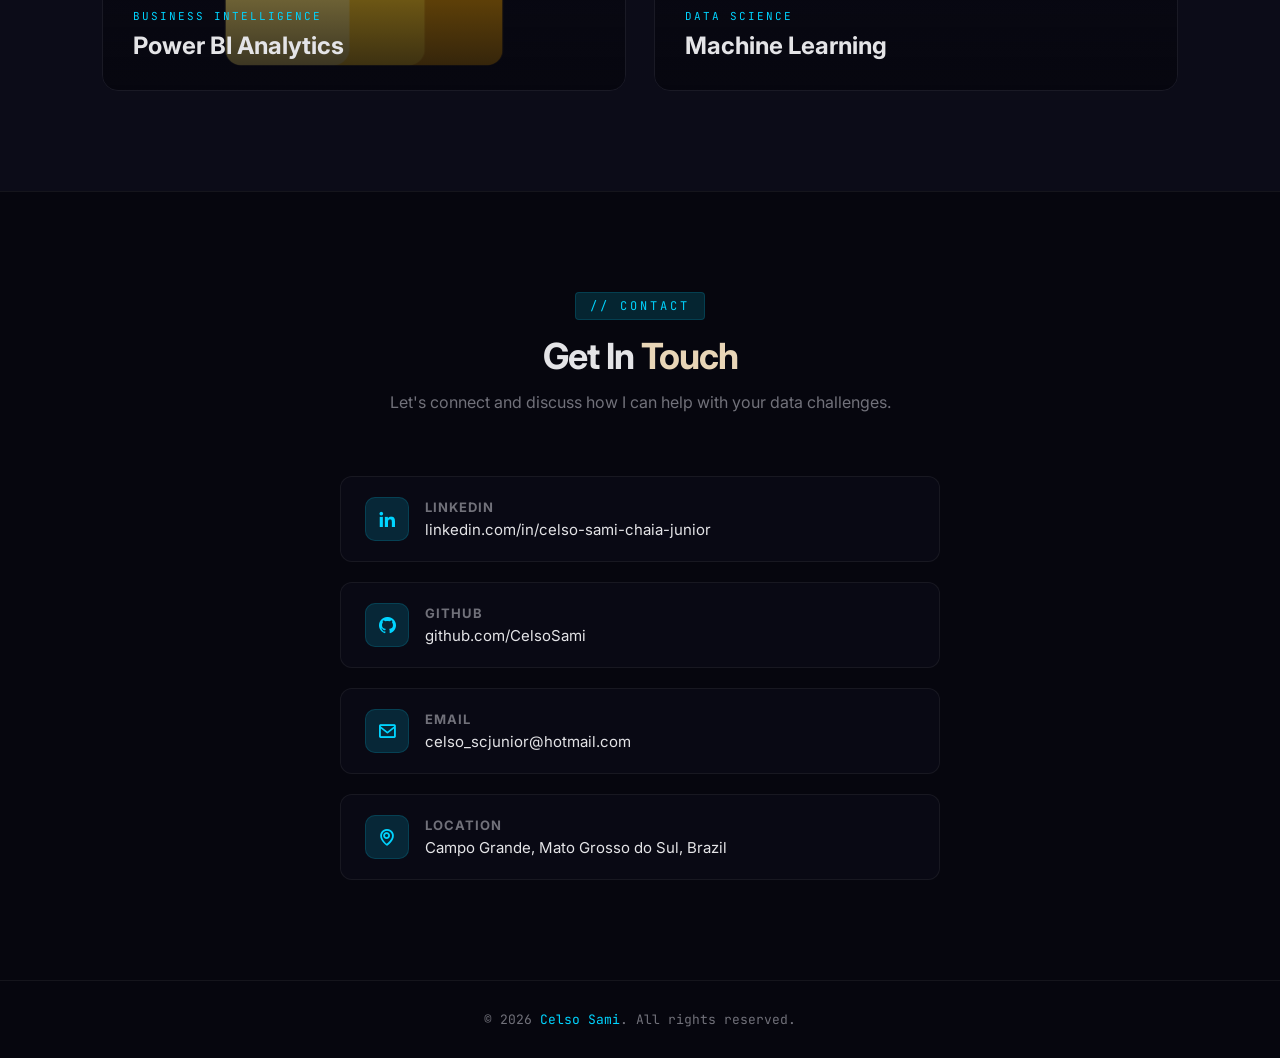
==== commit 320686ae: "Update index.html" ====
--- a/index.html
+++ b/index.html
@@ -42,6 +42,7 @@
     </header>
 
     <section class="home">
+    <canvas id="particle-canvas"></canvas>
         <div class="home-content">
             <span class="tag">Data Science &amp; AI</span>
             <h1>Celso <span class="highlight">Sami</span></h1>
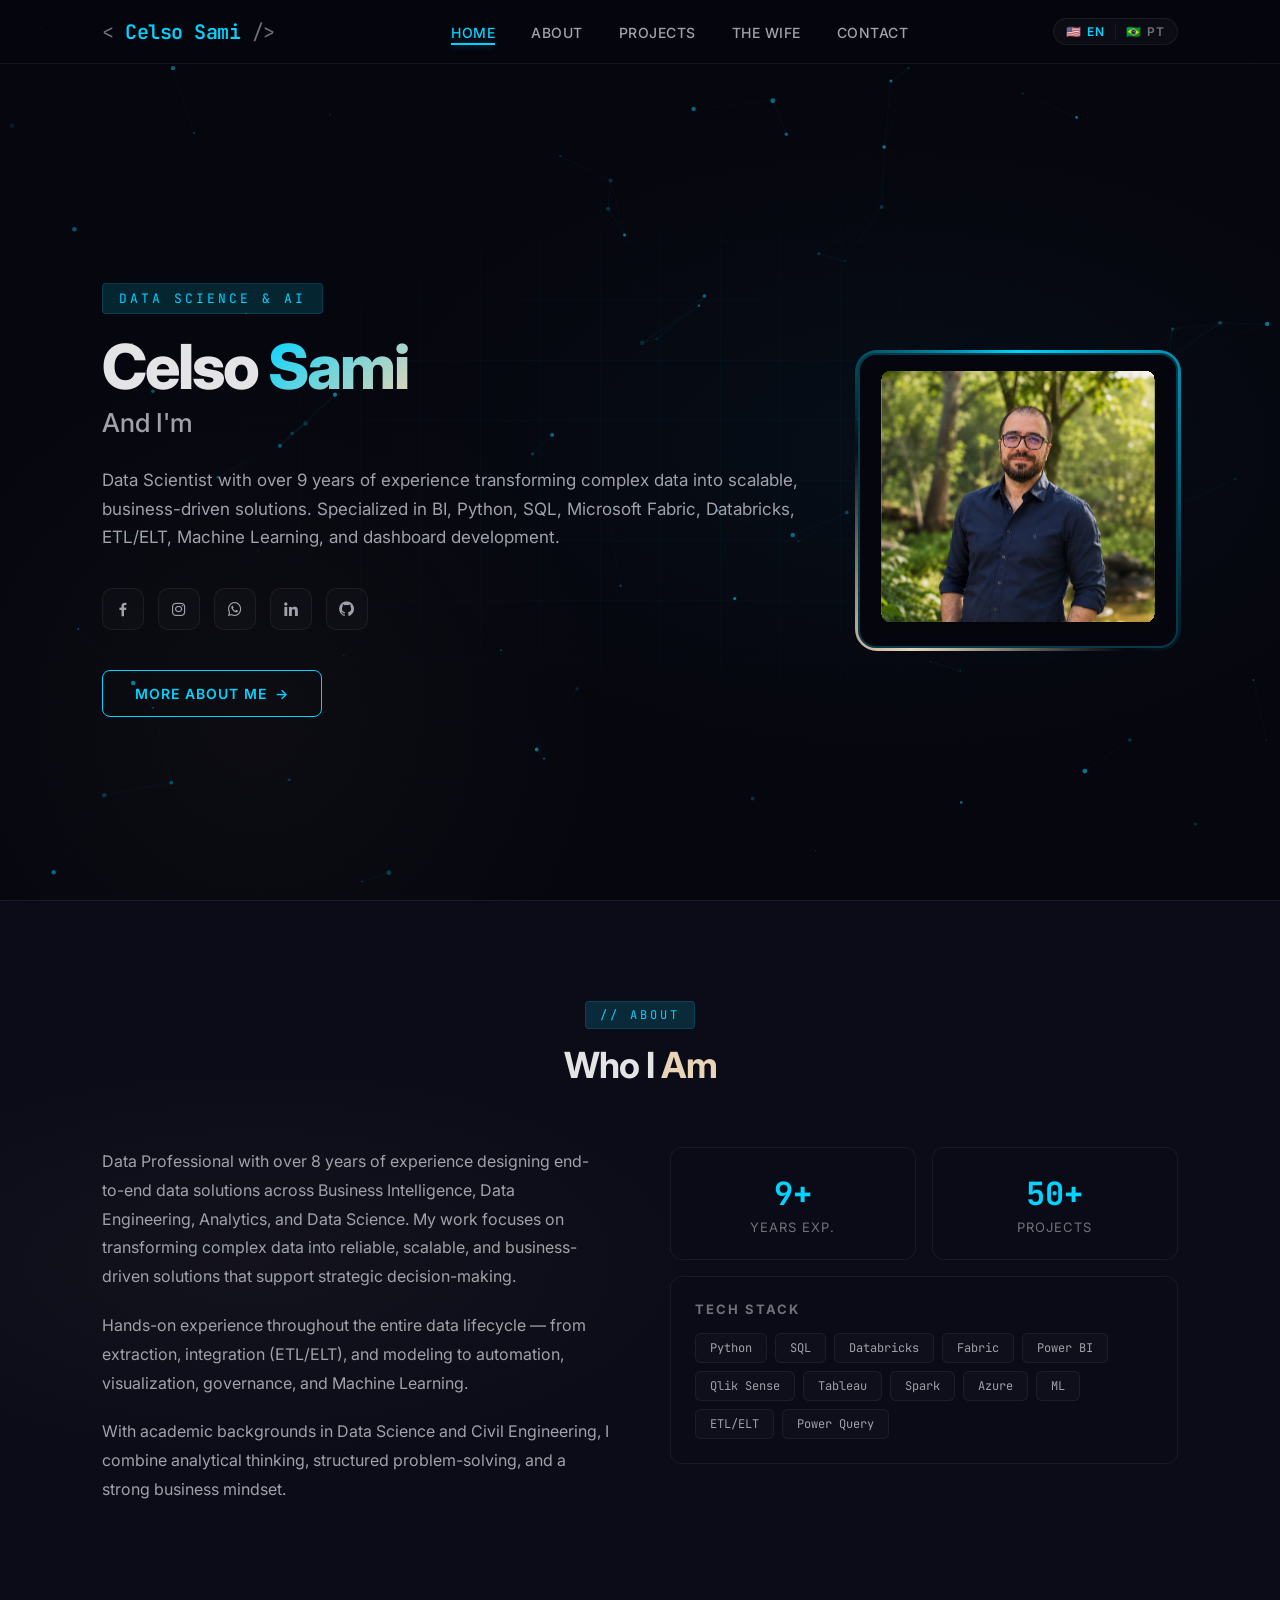
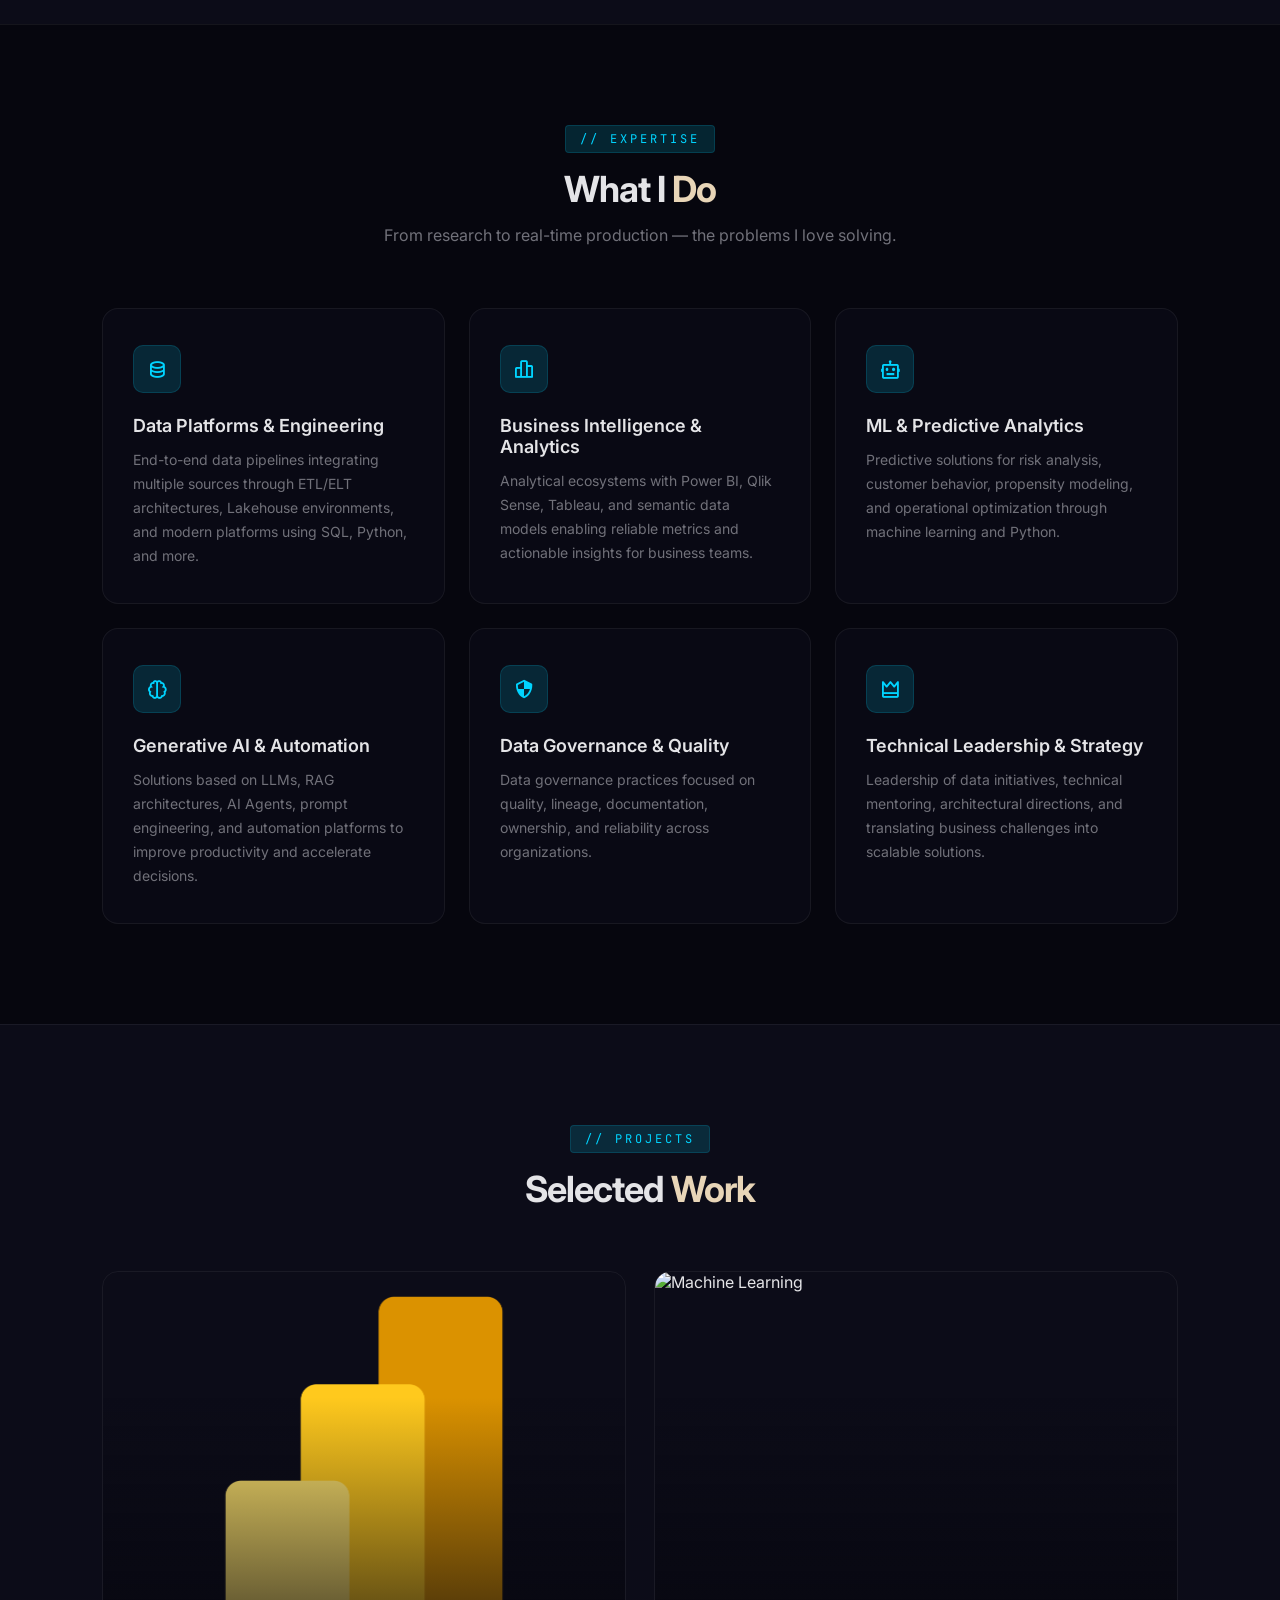
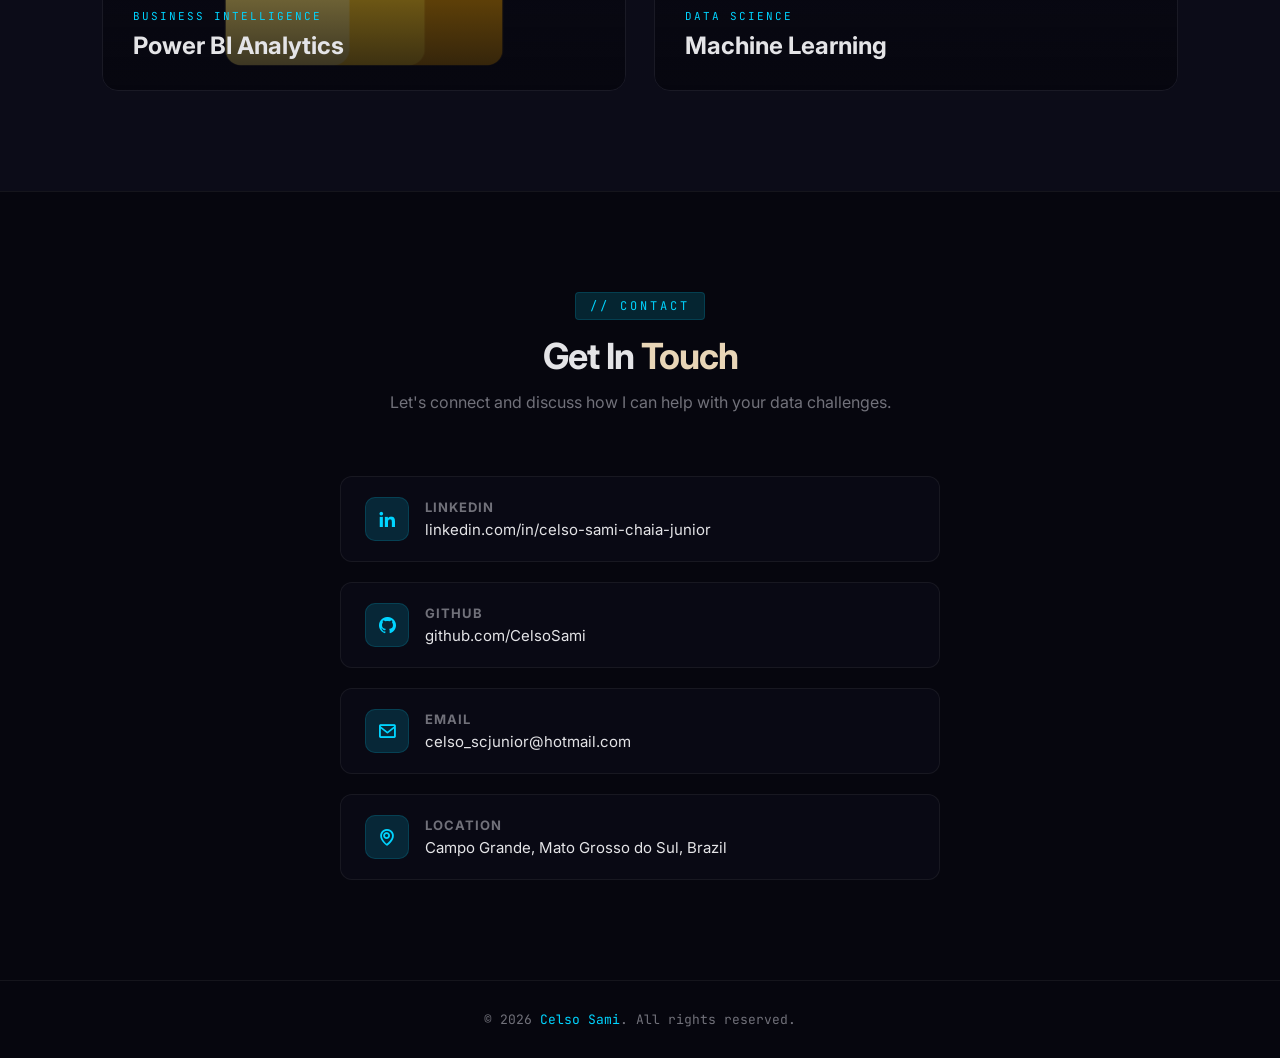
==== commit 1313e0d9: "Fix HTML formatting and structure" ====
--- a/index.html
+++ b/index.html
@@ -15,7 +15,7 @@
         <div class="header-right" id="headerRight">
             <nav class="navbar">
                 <a href="#" style="--i:1" class="active">Home</a>
-                <a href="#about" style="--i:2">About</a>
+                <a href="about.html" style="--i:2">About</a>
                 <a href="#portfolio" style="--i:4">Projects</a>
                 <a href="the-wife.html" style="--i:5">The Wife</a>
                 <a href="#contact" style="--i:6">Contact</a>
--- a/stylesheet.css
+++ b/stylesheet.css
@@ -181,10 +181,30 @@
     overflow: hidden;
 }
 
+#particle-canvas {
+    position: absolute;
+    top: 0;
+    left: 0;
+    width: 100%;
+    height: 100%;
+    z-index: 1;
+    pointer-events: none;
+}
+
+.home-content {
+    z-index: 2;
+    pointer-events: auto;
+}
+
+.home-photo {
+    z-index: 2;
+}
+
 .home::before {
     content: '';
     position: absolute;
     inset: 0;
+    z-index: 0;
     background-image:
         linear-gradient(rgba(0, 212, 255, 0.03) 1px, transparent 1px),
         linear-gradient(90deg, rgba(0, 212, 255, 0.03) 1px, transparent 1px);
@@ -1056,6 +1076,383 @@
 @media (max-width: 480px) {
     .wife-hero-content h1 { font-size: 30px; }
     .gallery-grid { grid-template-columns: 1fr; gap: 16px; }
+}
+
+/* ─── About Page ─── */
+.about-hero {
+    width: 100%;
+    min-height: 45vh;
+    display: flex;
+    align-items: center;
+    justify-content: center;
+    text-align: center;
+    padding: 140px 8% 60px;
+    background:
+        radial-gradient(ellipse 50% 50% at 50% 40%, rgba(0, 212, 255, 0.04) 0%, transparent 70%),
+        radial-gradient(ellipse 40% 50% at 30% 70%, rgba(232, 213, 183, 0.03) 0%, transparent 70%),
+        var(--bg-primary);
+    position: relative;
+}
+
+.about-hero::before {
+    content: '';
+    position: absolute;
+    inset: 0;
+    background-image:
+        linear-gradient(rgba(0, 212, 255, 0.03) 1px, transparent 1px),
+        linear-gradient(90deg, rgba(0, 212, 255, 0.03) 1px, transparent 1px);
+    background-size: 60px 60px;
+    mask-image: radial-gradient(ellipse 60% 50% at 50% 50%, black 20%, transparent 70%);
+    -webkit-mask-image: radial-gradient(ellipse 60% 50% at 50% 50%, black 20%, transparent 70%);
+}
+
+.about-hero-content {
+    position: relative;
+    z-index: 1;
+}
+
+.about-hero-content .tag {
+    display: inline-block;
+    font-family: 'JetBrains Mono', monospace;
+    font-size: 13px;
+    color: var(--neon-blue);
+    letter-spacing: 3px;
+    text-transform: uppercase;
+    margin-bottom: 20px;
+    padding: 6px 16px;
+    border: 1px solid var(--neon-blue-dim);
+    border-radius: 4px;
+    background: var(--neon-blue-dim);
+    opacity: 0;
+    animation: fadeSlideUp .7s ease forwards;
+    animation-delay: .3s;
+}
+
+.about-hero-content h1 {
+    font-size: 52px;
+    font-weight: 800;
+    letter-spacing: -2px;
+    margin-bottom: 16px;
+    opacity: 0;
+    animation: fadeSlideRight .8s ease forwards;
+    animation-delay: .5s;
+}
+
+.about-hero-content h1 .highlight {
+    background: linear-gradient(135deg, var(--neon-blue), var(--neon-beige));
+    -webkit-background-clip: text;
+    -webkit-text-fill-color: transparent;
+    background-clip: text;
+}
+
+.about-hero-content p {
+    font-size: 18px;
+    color: var(--text-secondary);
+    line-height: 1.6;
+    max-width: 600px;
+    margin: 0 auto;
+    opacity: 0;
+    animation: fadeSlideUp .7s ease forwards;
+    animation-delay: .7s;
+}
+
+.about-detail {
+    width: 100%;
+    padding: 80px 8% 100px;
+    background: var(--bg-secondary);
+    border-top: 1px solid var(--border);
+}
+
+.about-detail-container {
+    max-width: 900px;
+    margin: 0 auto;
+}
+
+.about-narrative {
+    margin-bottom: 80px;
+}
+
+.about-narrative p {
+    font-size: 17px;
+    line-height: 1.85;
+    color: var(--text-secondary);
+    margin-bottom: 20px;
+}
+
+.about-timeline-section,
+.about-education-section,
+.about-skills-section,
+.about-faq-section {
+    margin-bottom: 80px;
+}
+
+.about-timeline-section .section-header,
+.about-education-section .section-header,
+.about-skills-section .section-header,
+.about-faq-section .section-header {
+    text-align: left;
+    margin-bottom: 40px;
+}
+
+/* ─── Timeline ─── */
+.timeline {
+    position: relative;
+    padding-left: 32px;
+}
+
+.timeline::before {
+    content: '';
+    position: absolute;
+    left: 6px;
+    top: 0;
+    bottom: 0;
+    width: 2px;
+    background: linear-gradient(180deg, var(--neon-blue), var(--border));
+}
+
+.timeline-item {
+    position: relative;
+    margin-bottom: 40px;
+}
+
+.timeline-dot {
+    position: absolute;
+    left: -29px;
+    top: 6px;
+    width: 14px;
+    height: 14px;
+    border-radius: 50%;
+    background: var(--bg-secondary);
+    border: 2px solid var(--neon-blue);
+    z-index: 1;
+    transition: all .3s ease;
+}
+
+.timeline-item:hover .timeline-dot {
+    background: var(--neon-blue);
+    box-shadow: 0 0 12px rgba(0, 212, 255, 0.4);
+}
+
+.timeline-content {
+    background: var(--bg-card);
+    border: 1px solid var(--border);
+    border-radius: 12px;
+    padding: 28px;
+    transition: all .35s ease;
+}
+
+.timeline-item:hover .timeline-content {
+    border-color: var(--border-hover);
+    box-shadow: 0 8px 30px rgba(0, 212, 255, 0.06);
+}
+
+.timeline-header {
+    display: flex;
+    align-items: baseline;
+    gap: 12px;
+    margin-bottom: 6px;
+    flex-wrap: wrap;
+}
+
+.timeline-header h3 {
+    font-size: 18px;
+    font-weight: 600;
+    color: var(--text-primary);
+}
+
+.timeline-company {
+    font-family: 'JetBrains Mono', monospace;
+    font-size: 13px;
+    color: var(--neon-blue);
+    font-weight: 500;
+}
+
+.timeline-date {
+    display: inline-block;
+    font-size: 13px;
+    color: var(--text-muted);
+    font-family: 'JetBrains Mono', monospace;
+    margin-bottom: 14px;
+}
+
+.timeline-list {
+    list-style: none;
+    padding: 0;
+    margin: 0;
+}
+
+.timeline-list li {
+    position: relative;
+    padding-left: 18px;
+    font-size: 14px;
+    line-height: 1.7;
+    color: var(--text-secondary);
+    margin-bottom: 8px;
+}
+
+.timeline-list li::before {
+    content: '';
+    position: absolute;
+    left: 0;
+    top: 9px;
+    width: 6px;
+    height: 6px;
+    border-radius: 50%;
+    background: var(--neon-blue);
+    opacity: 0.6;
+}
+
+/* ─── Education Grid ─── */
+.education-grid {
+    display: grid;
+    grid-template-columns: repeat(2, 1fr);
+    gap: 20px;
+}
+
+.education-card {
+    background: var(--bg-card);
+    border: 1px solid var(--border);
+    border-radius: 12px;
+    padding: 28px;
+    transition: all .35s ease;
+}
+
+.education-card:hover {
+    border-color: var(--border-hover);
+    transform: translateY(-4px);
+    box-shadow: 0 8px 30px rgba(0, 212, 255, 0.08);
+}
+
+.education-icon {
+    width: 44px;
+    height: 44px;
+    display: grid;
+    place-items: center;
+    border: 1px solid var(--neon-blue-dim);
+    border-radius: 10px;
+    background: var(--neon-blue-dim);
+    font-size: 20px;
+    color: var(--neon-blue);
+    margin-bottom: 16px;
+}
+
+.education-card h4 {
+    font-size: 16px;
+    font-weight: 600;
+    color: var(--text-primary);
+    margin-bottom: 6px;
+}
+
+.education-school {
+    font-size: 14px;
+    color: var(--text-secondary);
+    margin-bottom: 8px;
+}
+
+.education-date {
+    font-size: 12px;
+    color: var(--neon-blue);
+    font-family: 'JetBrains Mono', monospace;
+    letter-spacing: 0.5px;
+}
+
+/* ─── Skills Grid ─── */
+.skills-grid {
+    display: grid;
+    grid-template-columns: repeat(2, 1fr);
+    gap: 20px;
+}
+
+.skill-group {
+    background: var(--bg-card);
+    border: 1px solid var(--border);
+    border-radius: 12px;
+    padding: 24px;
+    transition: all .35s ease;
+}
+
+.skill-group:hover {
+    border-color: var(--border-hover);
+}
+
+.skill-group h4 {
+    font-size: 14px;
+    color: var(--text-muted);
+    text-transform: uppercase;
+    letter-spacing: 1.5px;
+    margin-bottom: 14px;
+    display: flex;
+    align-items: center;
+    gap: 8px;
+}
+
+.skill-group h4 i {
+    color: var(--neon-blue);
+    font-size: 18px;
+}
+
+/* ─── FAQ ─── */
+.faq-list {
+    display: flex;
+    flex-direction: column;
+    gap: 12px;
+}
+
+.faq-item {
+    background: var(--bg-card);
+    border: 1px solid var(--border);
+    border-radius: 12px;
+    overflow: hidden;
+    transition: all .35s ease;
+}
+
+.faq-item:hover {
+    border-color: var(--border-hover);
+}
+
+.faq-item[open] {
+    border-color: var(--border-hover);
+    box-shadow: 0 4px 20px rgba(0, 212, 255, 0.06);
+}
+
+.faq-item summary {
+    padding: 20px 24px;
+    font-size: 16px;
+    font-weight: 600;
+    color: var(--text-primary);
+    cursor: pointer;
+    list-style: none;
+    display: flex;
+    align-items: center;
+    justify-content: space-between;
+    transition: color .3s;
+}
+
+.faq-item summary::-webkit-details-marker {
+    display: none;
+}
+
+.faq-item summary::after {
+    content: '+';
+    font-size: 20px;
+    color: var(--neon-blue);
+    font-weight: 400;
+    transition: transform .3s ease;
+}
+
+.faq-item[open] summary::after {
+    transform: rotate(45deg);
+}
+
+.faq-item summary:hover {
+    color: var(--neon-blue);
+}
+
+.faq-item p {
+    padding: 0 24px 20px;
+    font-size: 15px;
+    line-height: 1.7;
+    color: var(--text-secondary);
 }
 
 /* ─── Footer ─── */
@@ -1206,6 +1603,16 @@
     .about-right { grid-template-columns: 1fr 1fr; }
     .work-cards { grid-template-columns: 1fr; }
     .portfolio-cards { grid-template-columns: 1fr; }
+    .about-hero { min-height: 35vh; padding: 120px 6% 40px; }
+    .about-hero-content h1 { font-size: 36px; }
+    .about-hero-content p { font-size: 16px; }
+    .about-detail { padding: 60px 6% 60px; }
+    .education-grid { grid-template-columns: 1fr; }
+    .skills-grid { grid-template-columns: 1fr; }
+    .about-timeline-section .section-header,
+    .about-education-section .section-header,
+    .about-skills-section .section-header,
+    .about-faq-section .section-header { text-align: center; }
 }
 
 @media (max-width: 480px) {
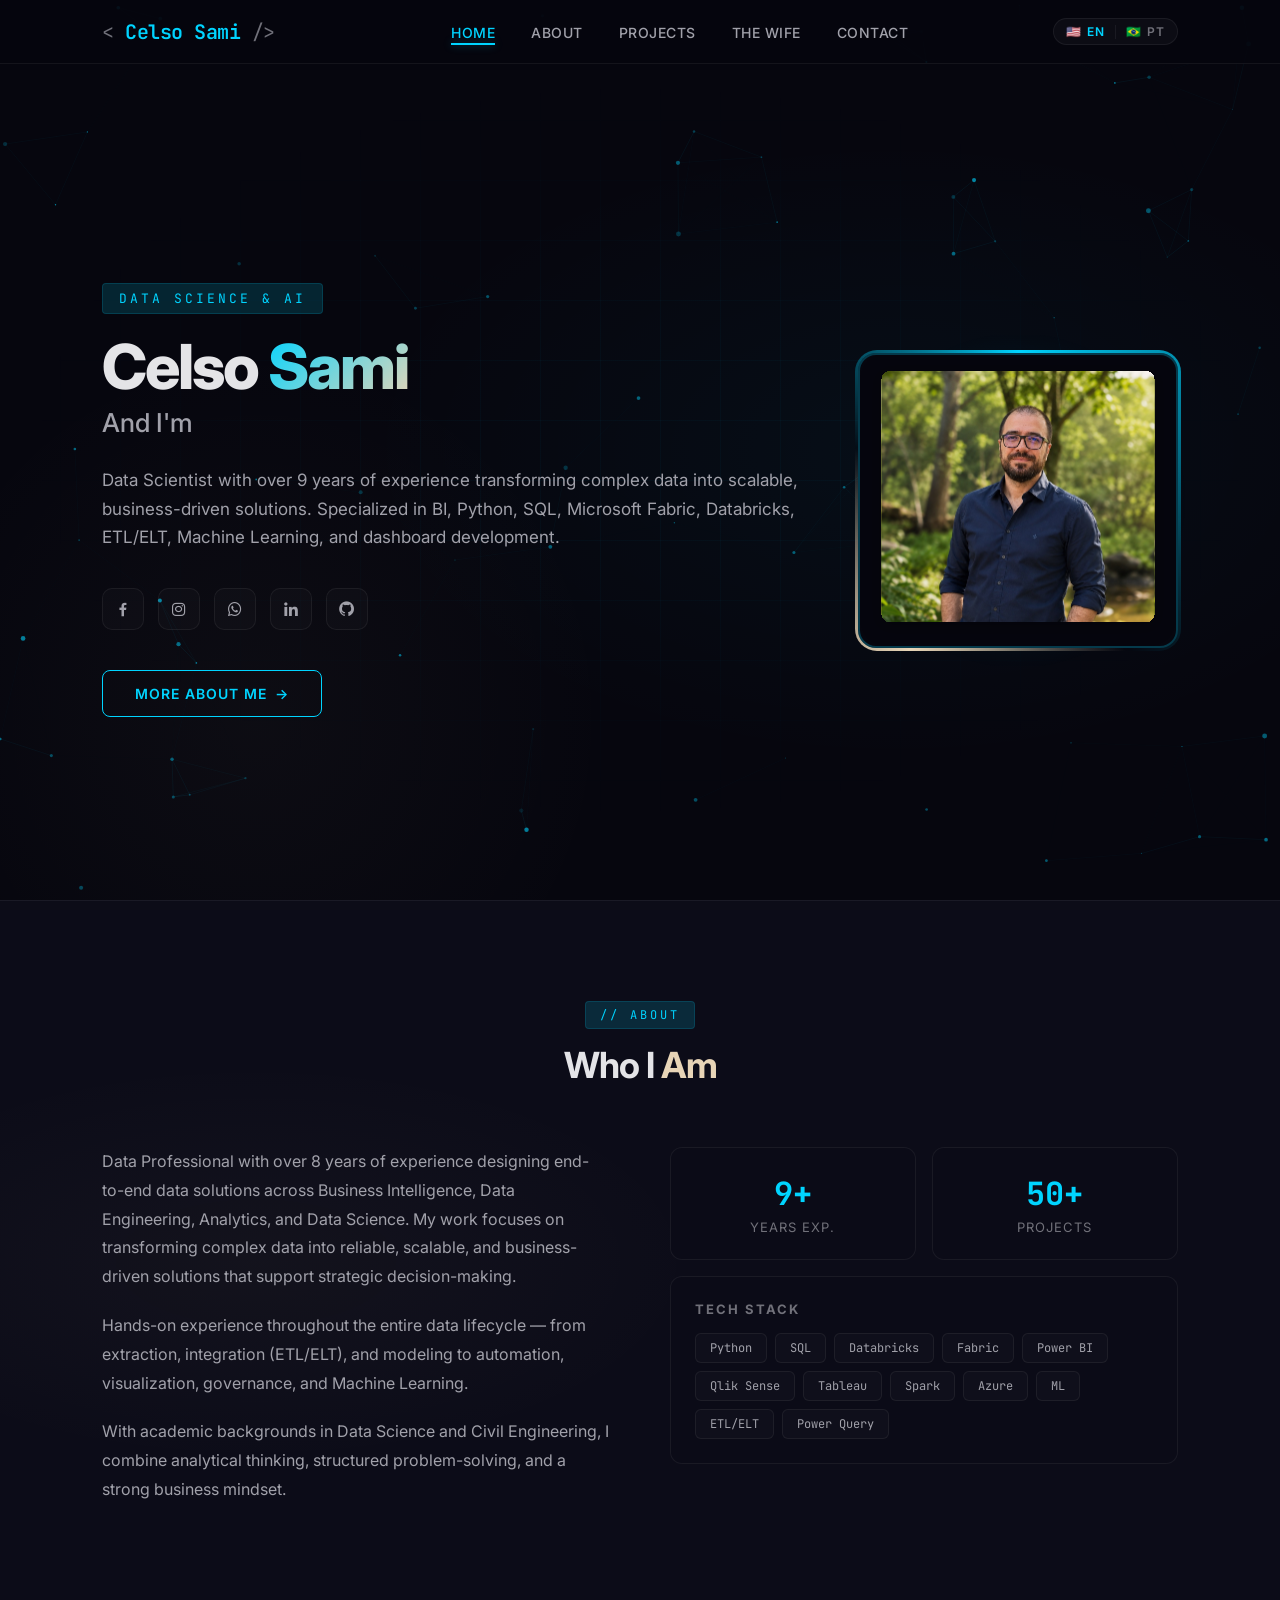
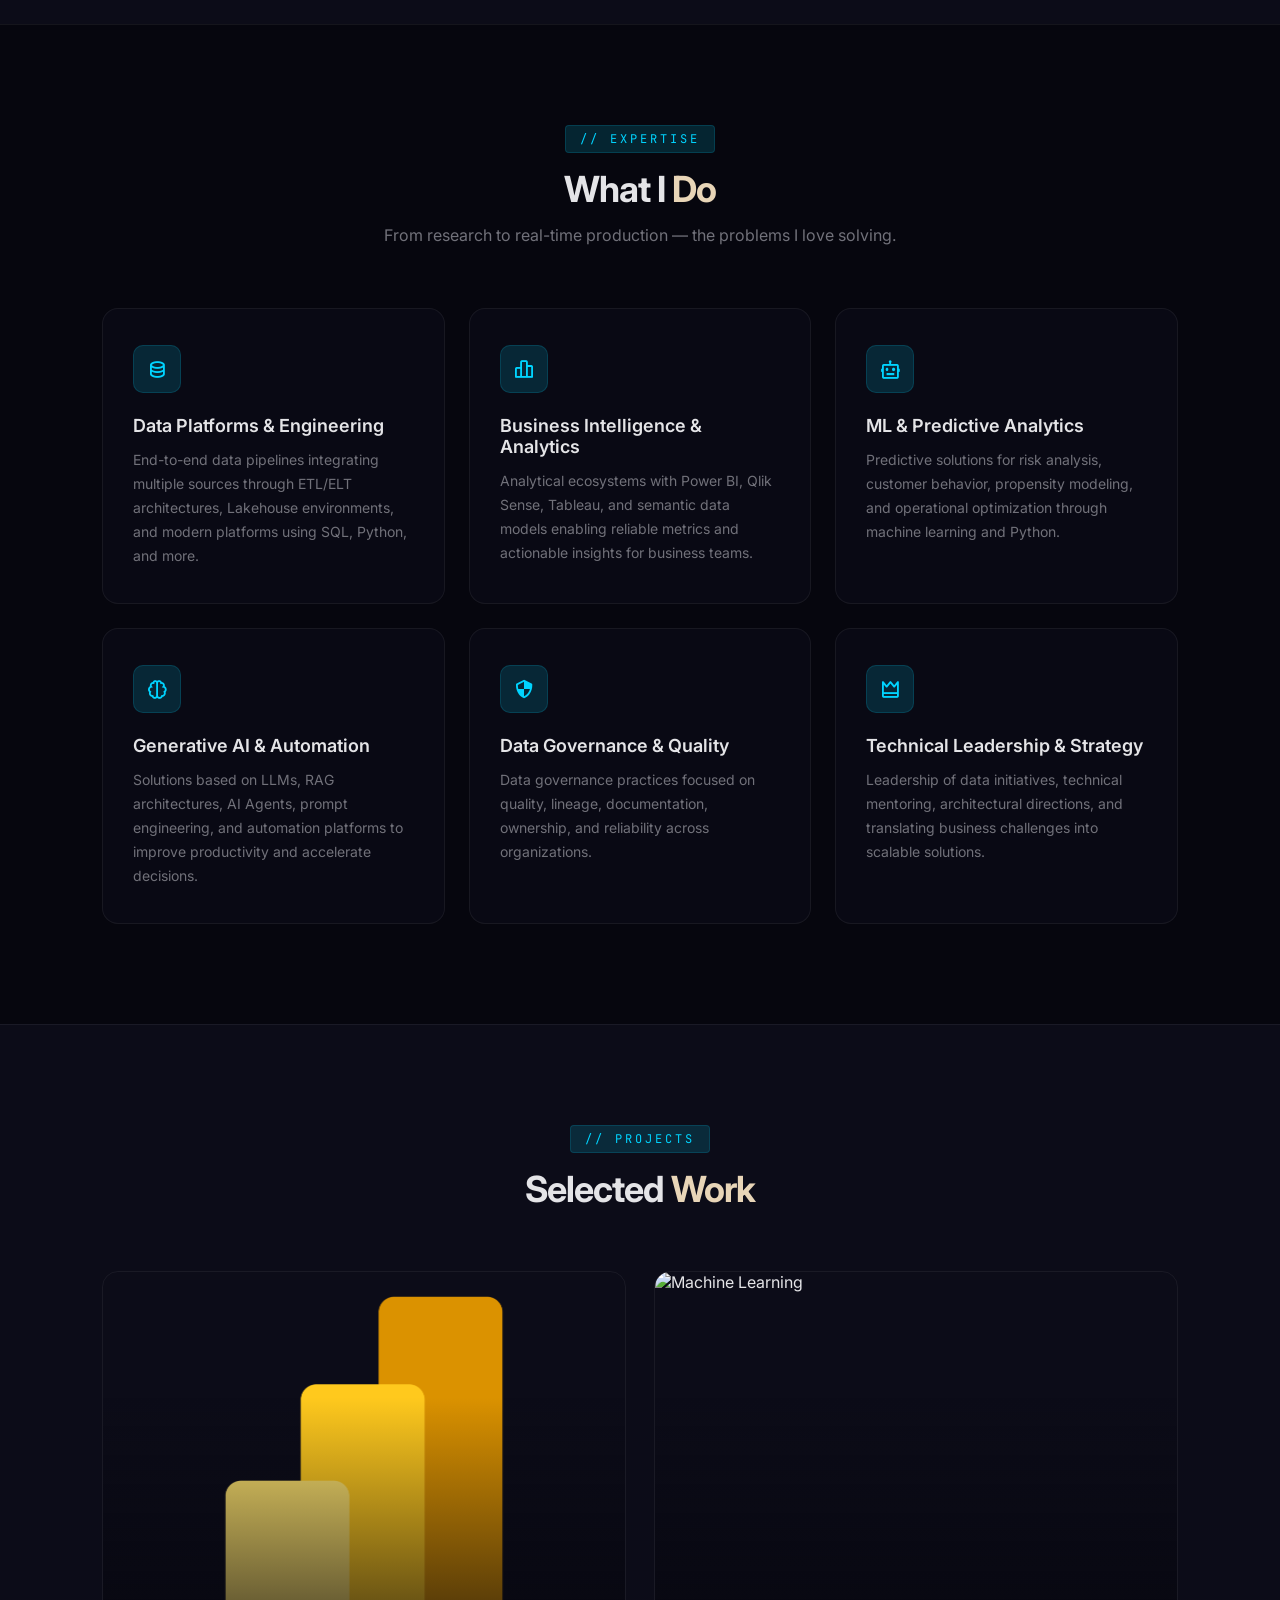
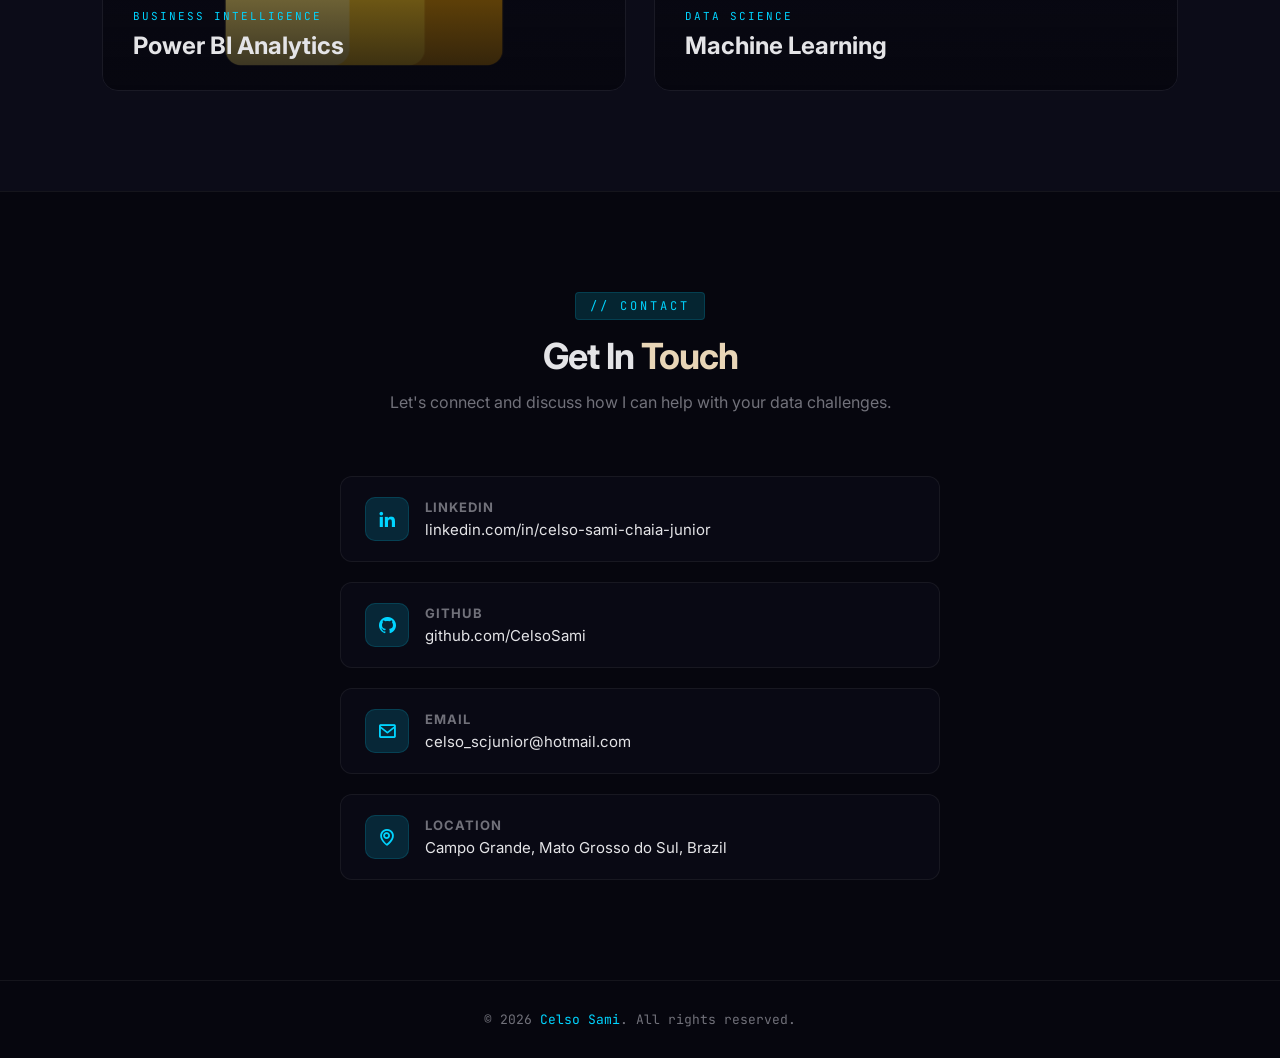
==== commit 155ccb40: "Fix HTML formatting and structure" ====
--- a/index.html
+++ b/index.html
@@ -59,7 +59,7 @@
                 <a href="https://www.linkedin.com/in/celso-sami-chaia-junior-878942118" title="LinkedIn"><i class='bx bxl-linkedin'></i></a>
                 <a href="https://github.com/CelsoSami" target="_blank" title="GitHub"><i class='bx bxl-github'></i></a>
             </div>
-            <a href="#about" class="btn-box">More About Me</a>
+            <a href="about.html" class="btn-box">More About Me</a>
         </div>
         <div class="home-photo">
             <div class="photo-wrapper">
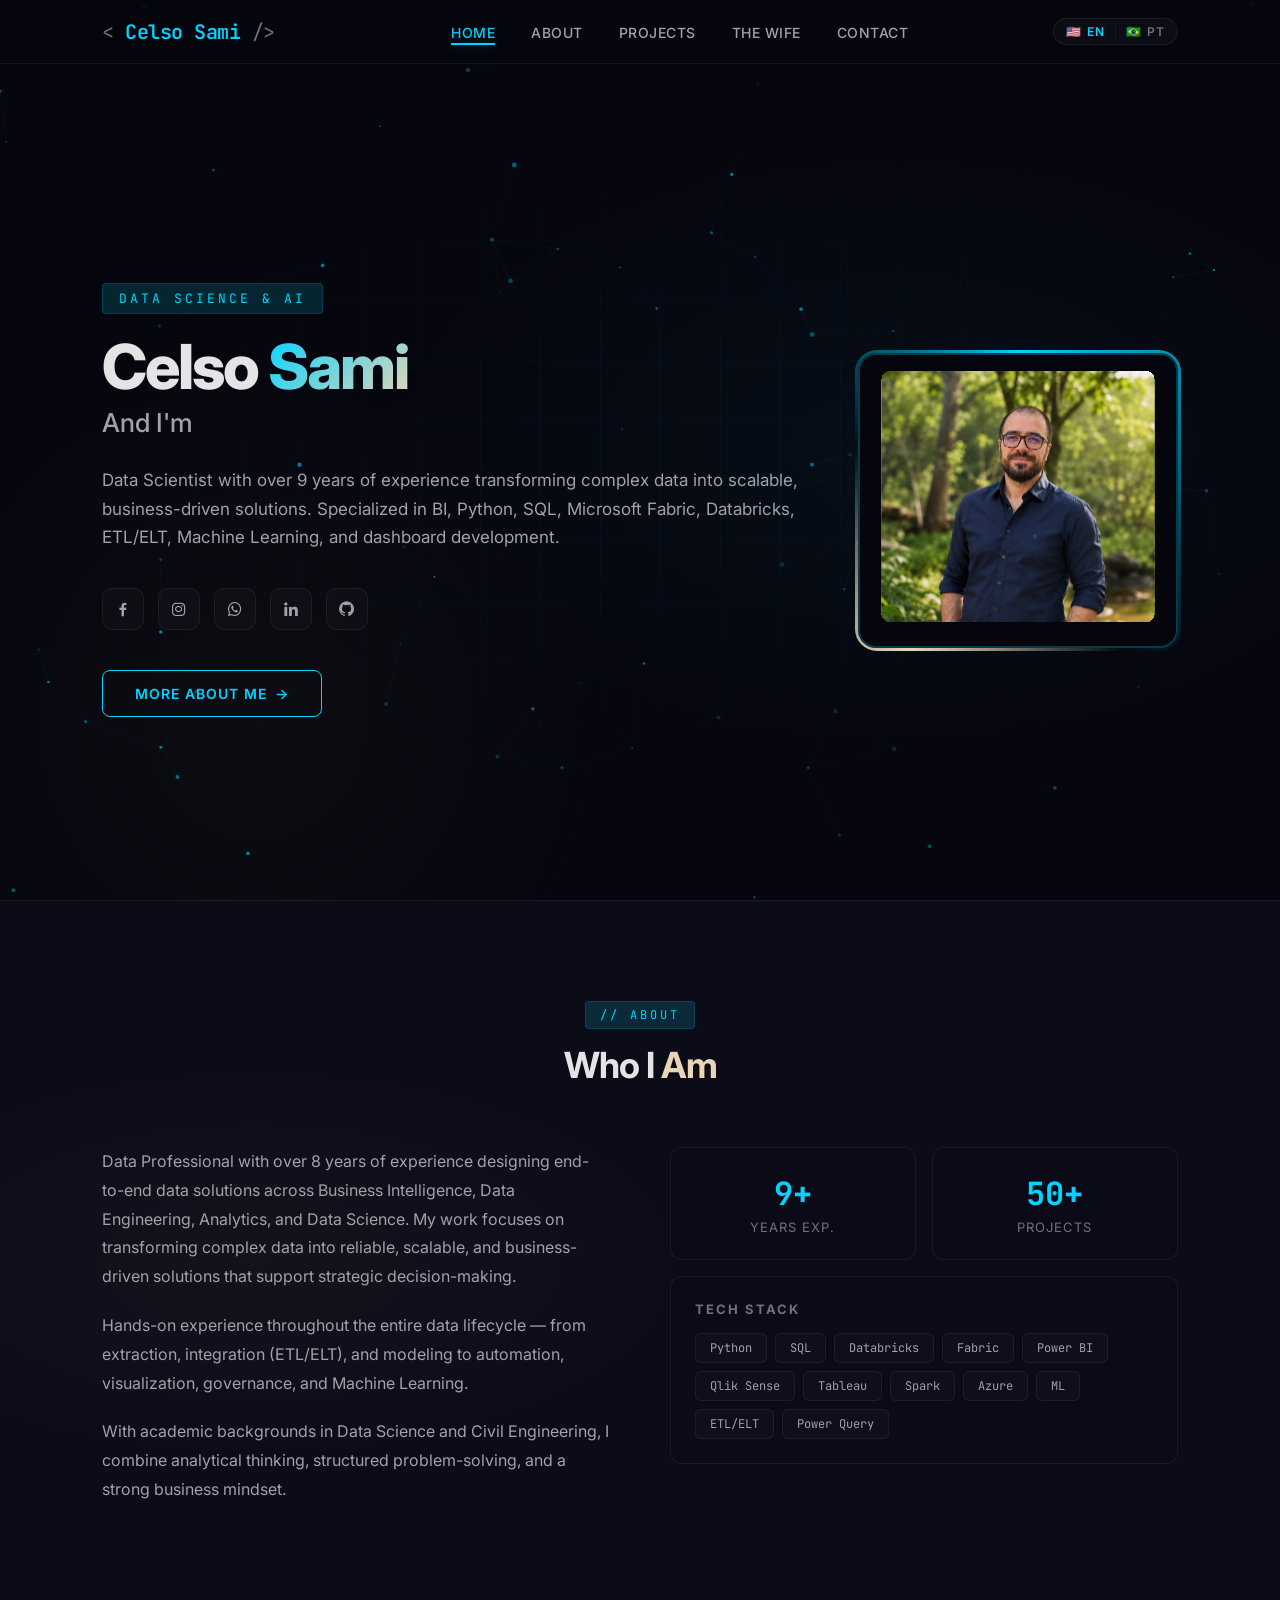
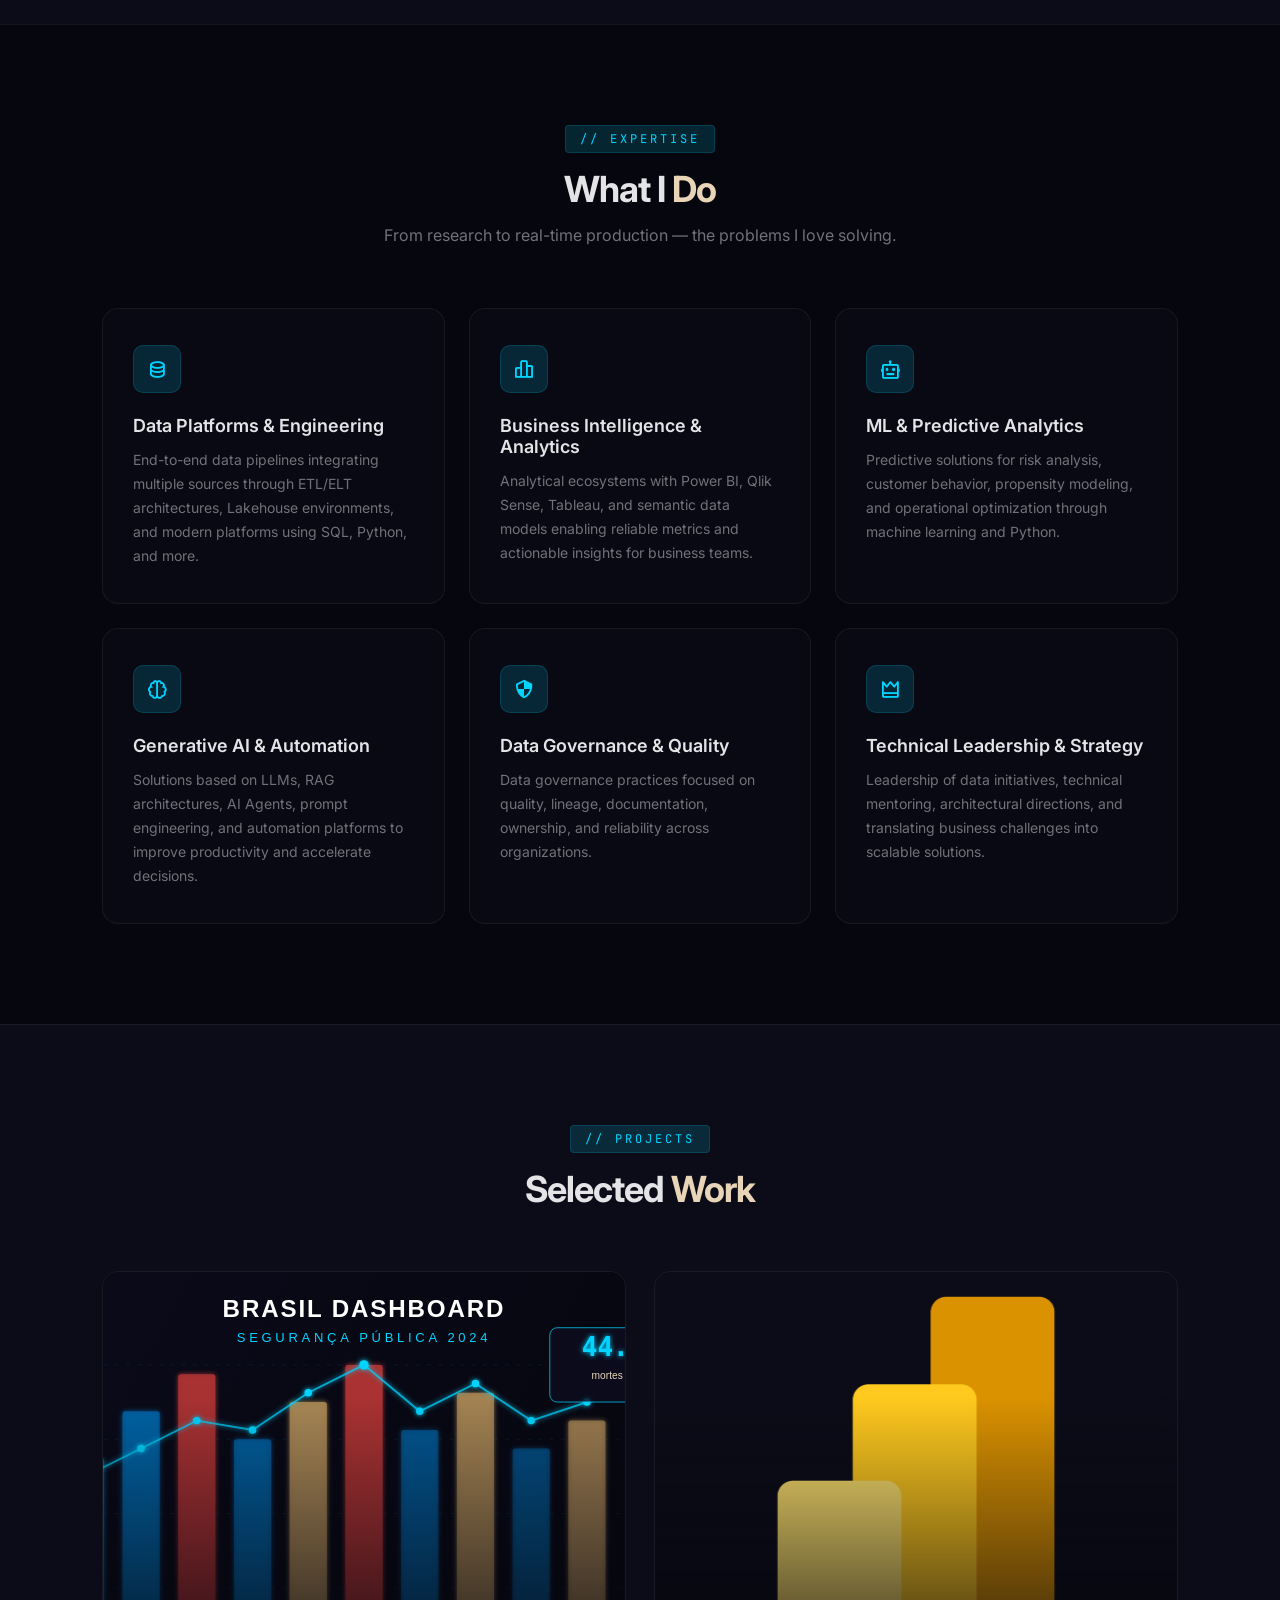
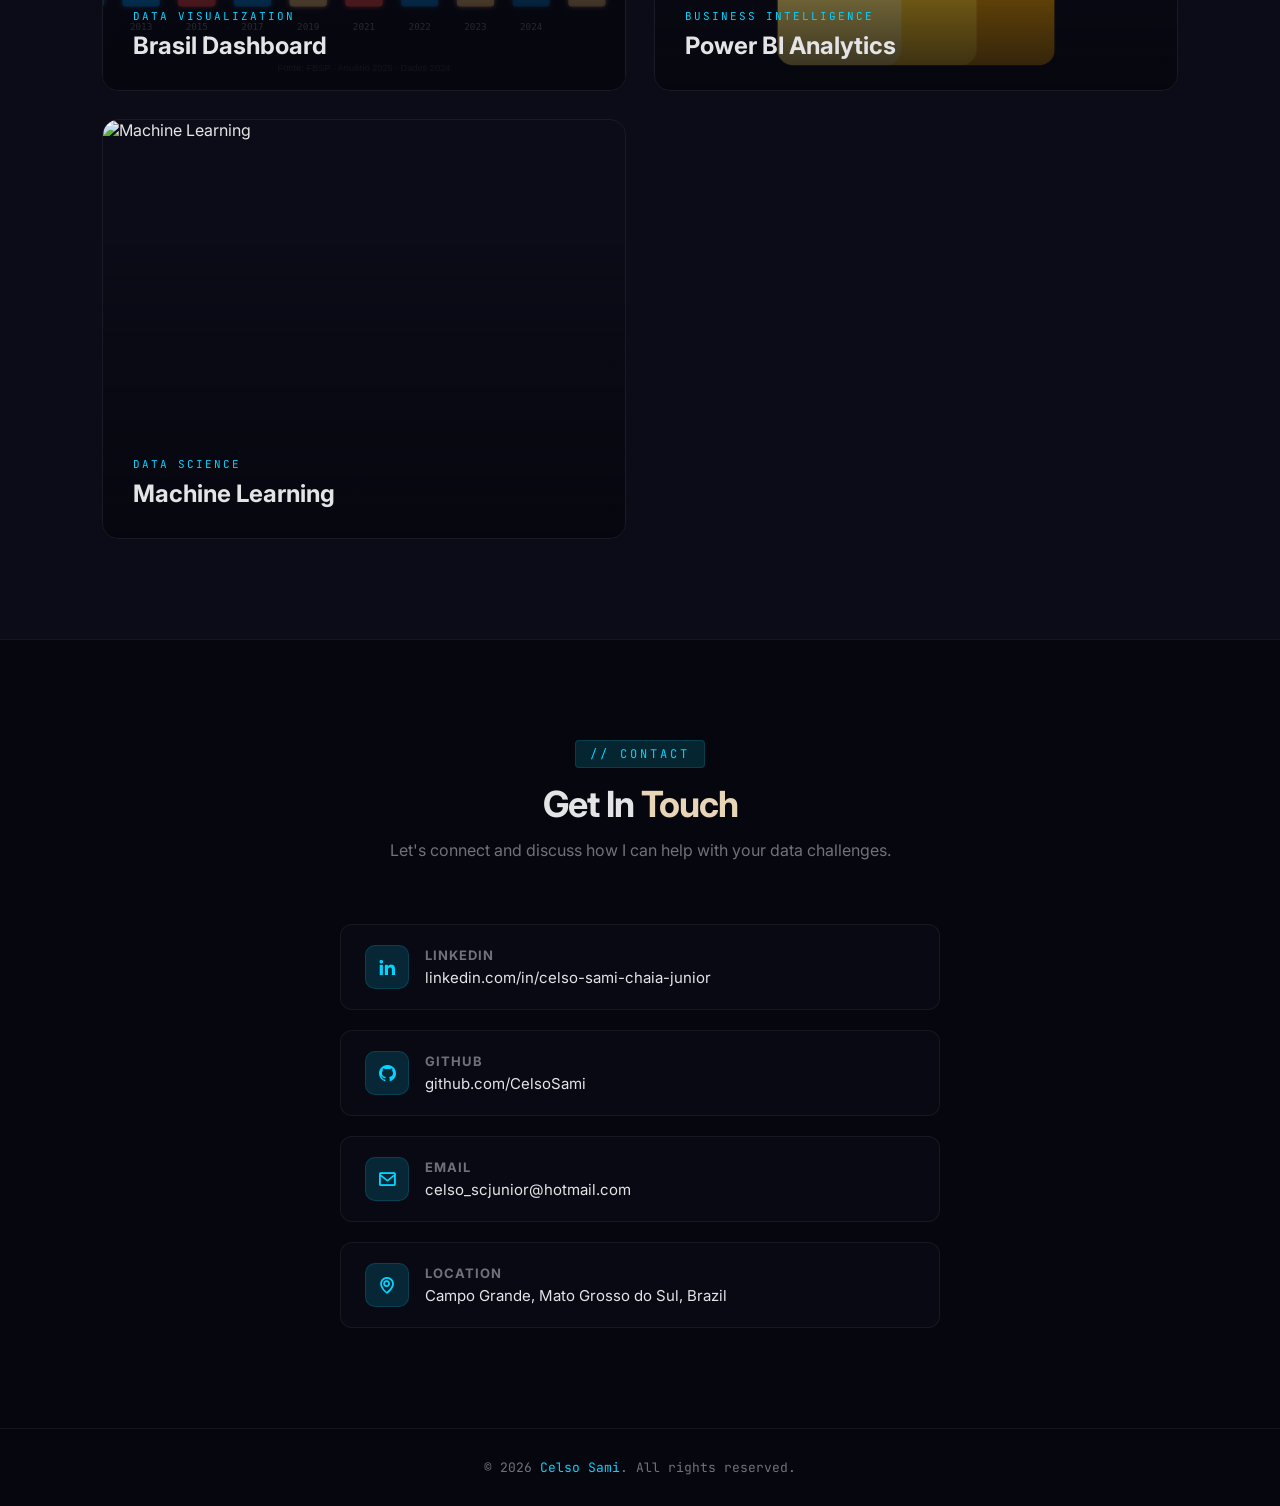
==== commit ed458f76: "Fix HTML formatting and update content" ====
--- a/index.html
+++ b/index.html
@@ -196,6 +196,22 @@
             </div>
             <div class="portfolio-cards">
                 <article class="project-card">
+                    <img src="./dash_one_cover.svg" class="project-img" alt="Brasil Dashboard">
+                    <div class="project-overlay"></div>
+                    <div class="project-data">
+                        <div class="category">Data Visualization</div>
+                        <h3>Brasil Dashboard</h3>
+                    </div>
+                    <div class="project-info">
+                        <h3>Brasil Dashboard</h3>
+                        <p>
+                            Interactive public safety dashboard with national overview, state rankings,
+                            regional analysis, and asymmetric index — data from FBSP 2024.
+                        </p>
+                        <a href="https://celsosami.github.io/dash_one" target="_blank" class="project-link">View Project →</a>
+                    </div>
+                </article>
+                <article class="project-card">
                     <img src="./logo_pbi.svg" class="project-img" alt="Power BI Analytics">
                     <div class="project-overlay"></div>
                     <div class="project-data">
--- a/stylesheet.css
+++ b/stylesheet.css
@@ -1554,8 +1554,9 @@
         position: fixed;
         top: 0;
         right: -100%;
-        width: 70%;
-        max-width: 300px;
+        width: auto;
+        min-width: 200px;
+        max-width: 85%;
         height: 100vh;
         flex-direction: column;
         align-items: flex-start;
@@ -1596,7 +1597,7 @@
     .home-content .typed-line { font-size: 20px; }
     .home-content p { font-size: 15px; }
     .home-sci { justify-content: center; }
-    .home-photo { flex: none; margin-top: 50px; }
+    .home-photo { flex: none; margin-top: 50px; order: -1; }
     .photo-wrapper { width: 240px; height: 221px; }
     
     .section-header h2 { font-size: 28px; }
@@ -1617,7 +1618,7 @@
 
 @media (max-width: 480px) {
     .header-right {
-        width: 85%;
+        min-width: 180px;
         padding: 80px 30px 30px;
     }
     
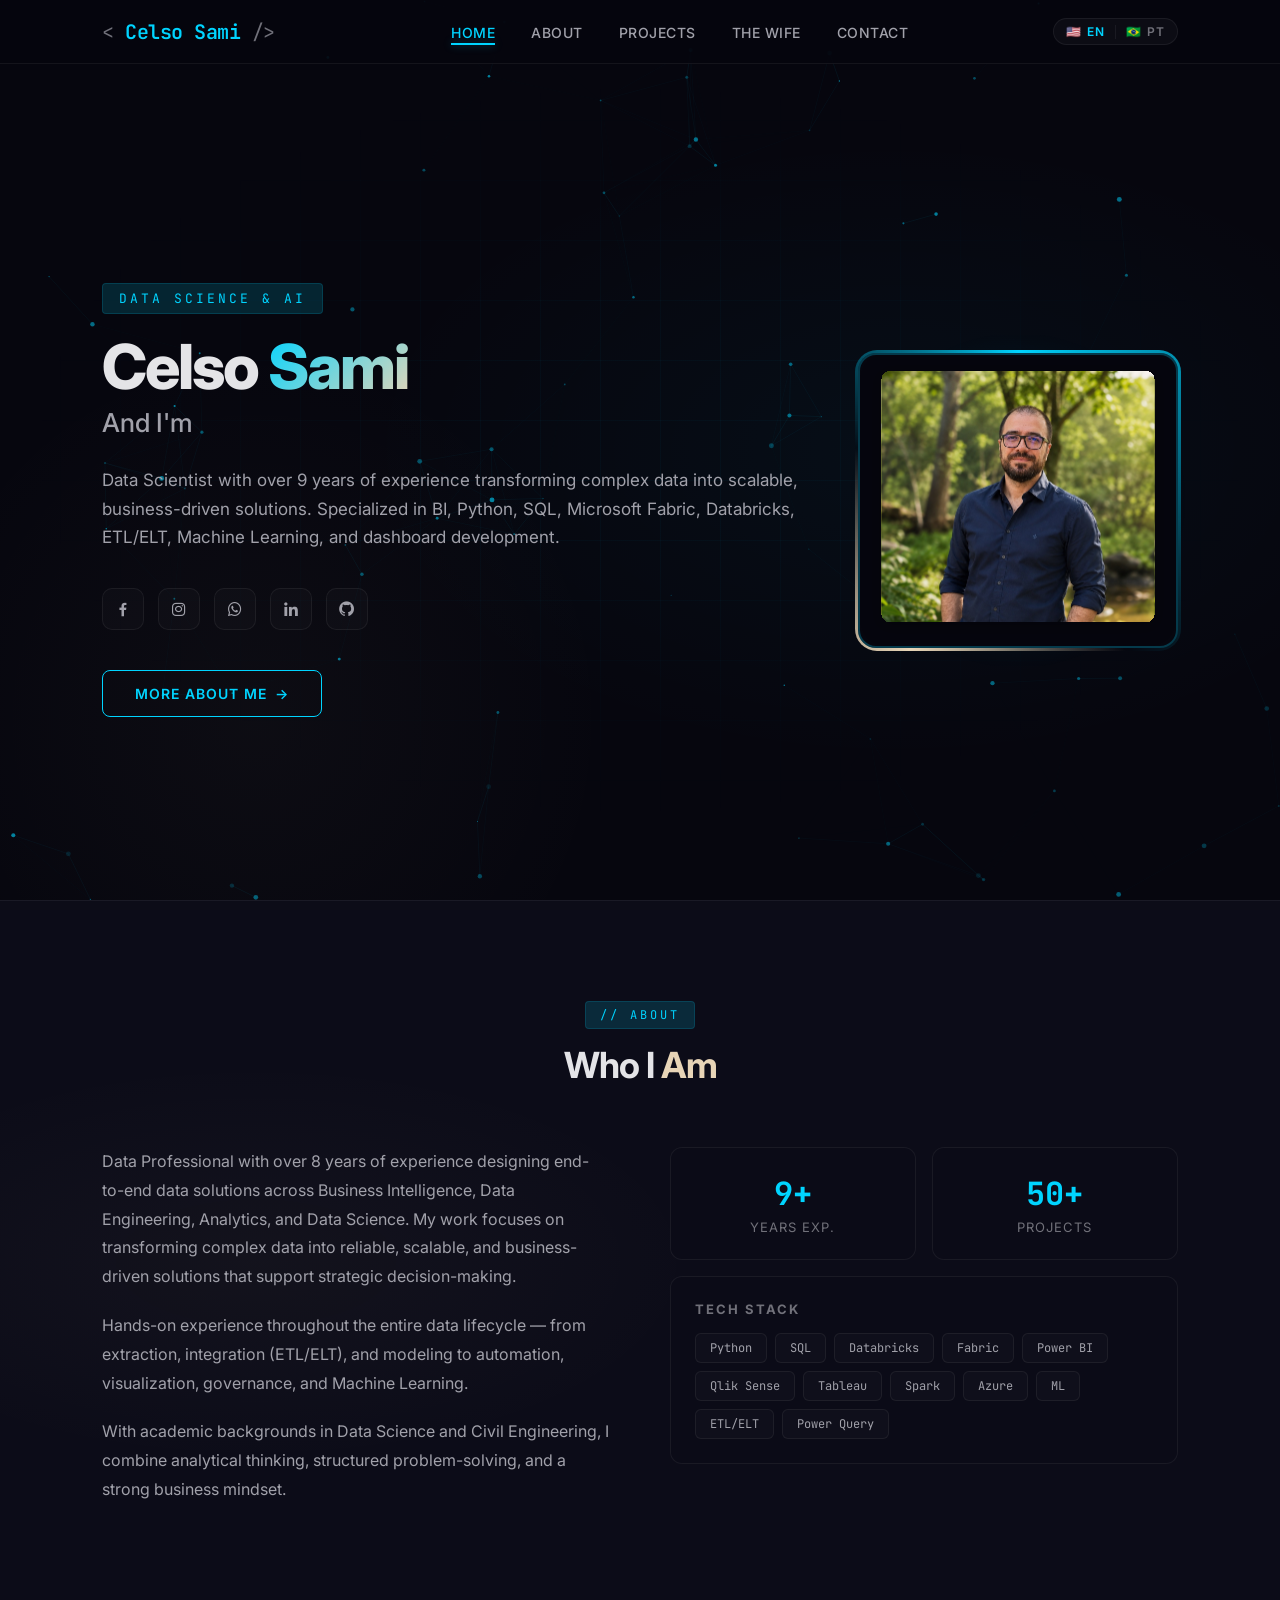
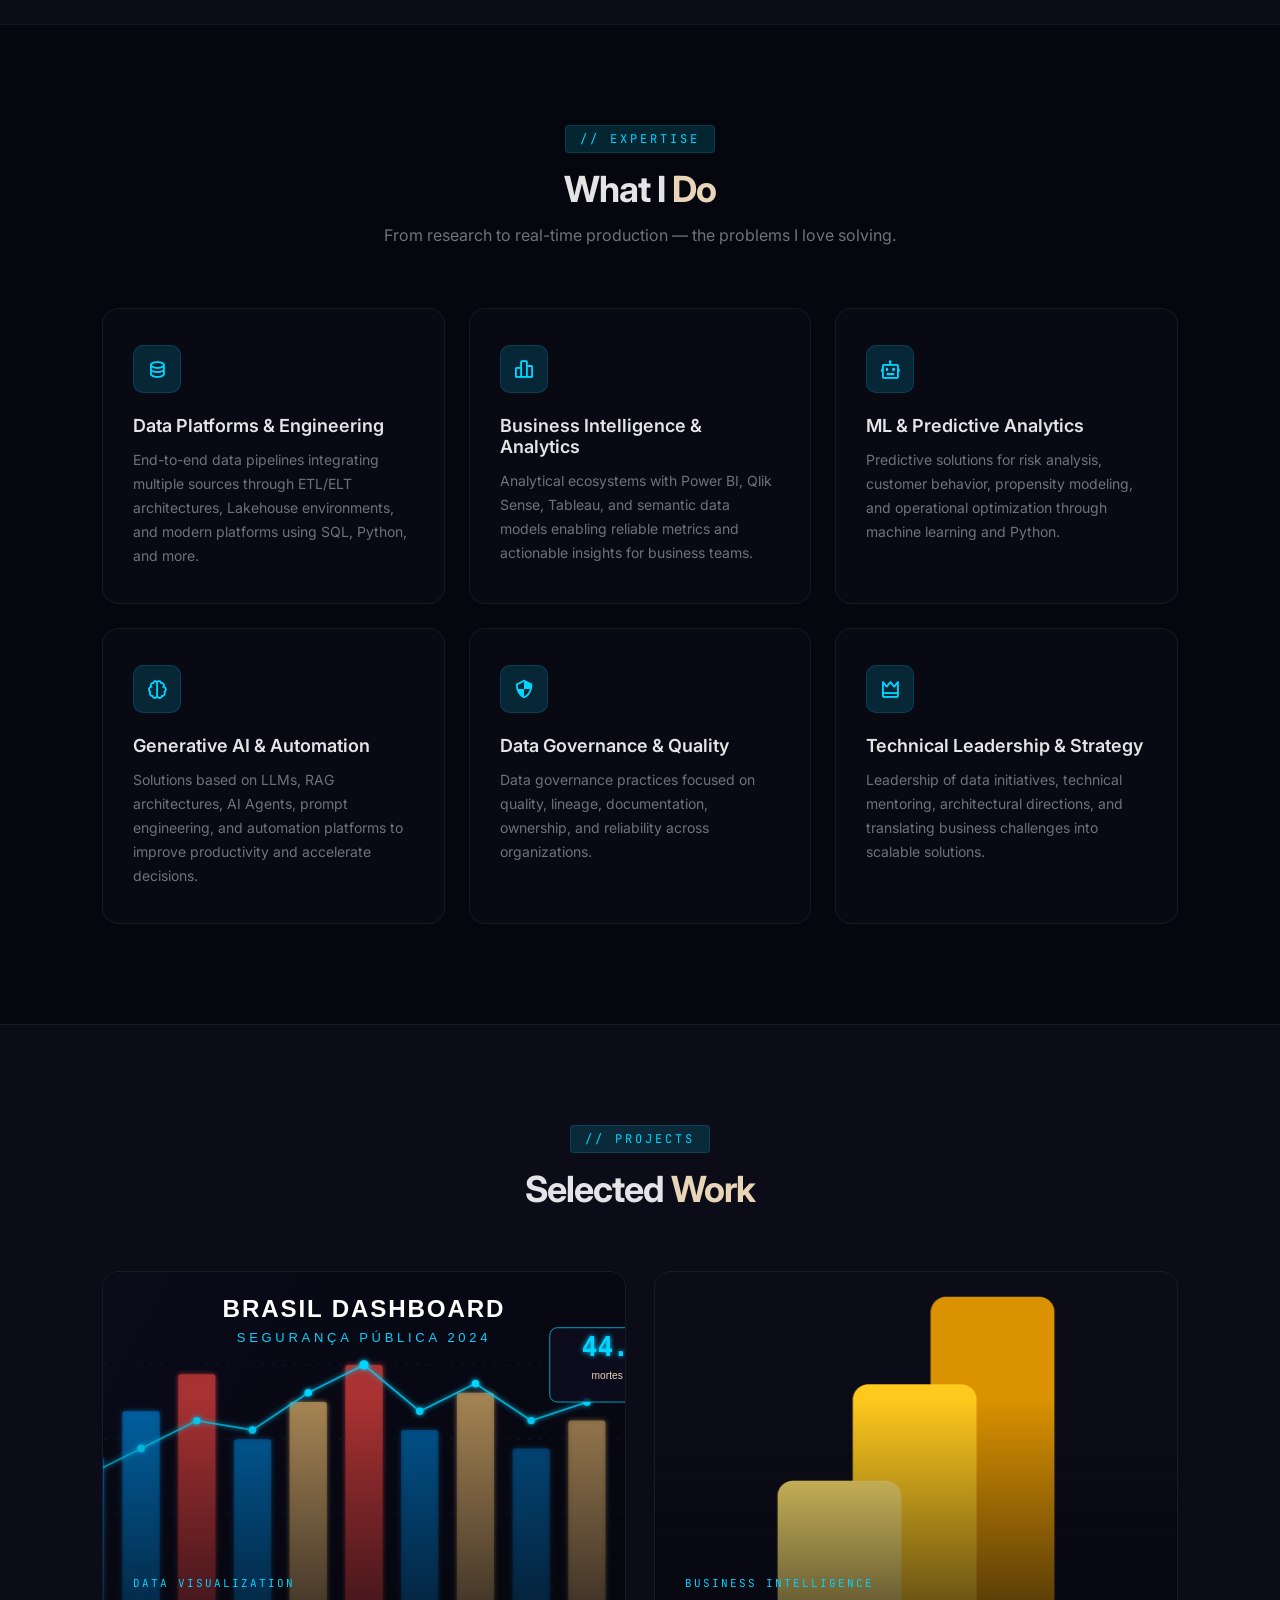
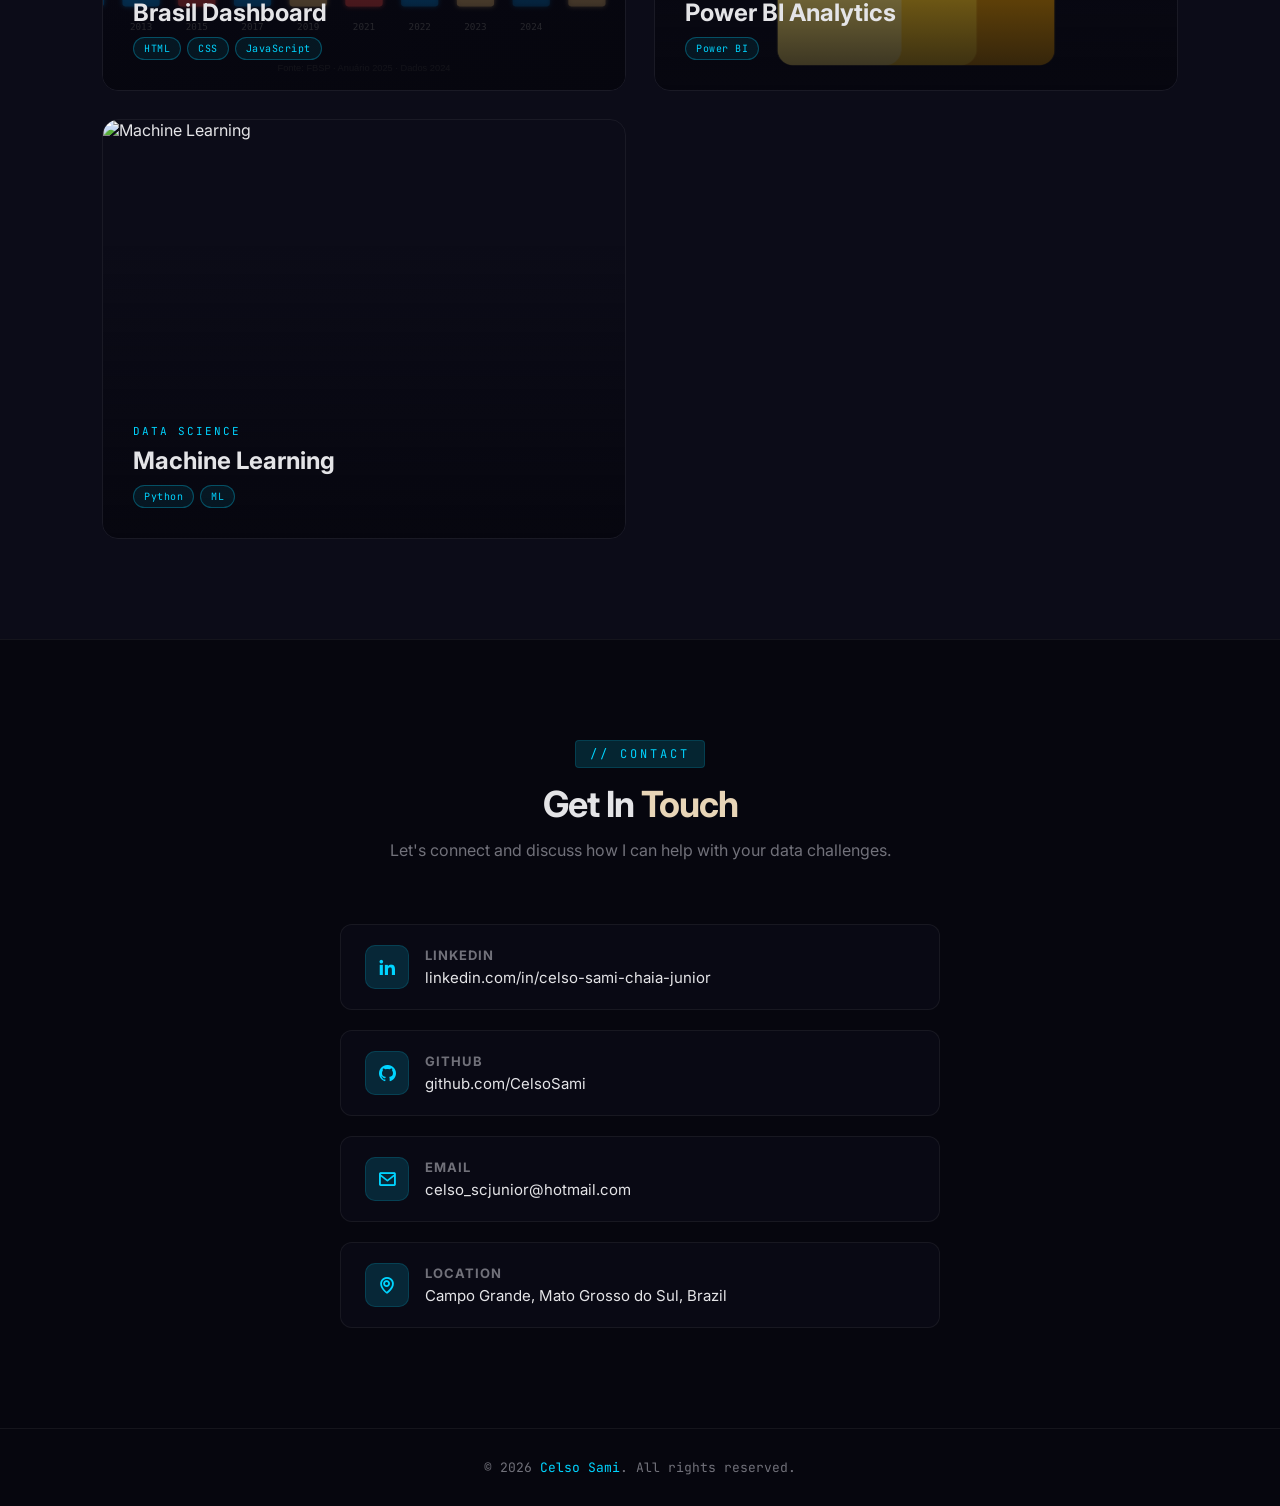
==== commit 51abc751: "Fix formatting and structure of index.html" ====
--- a/index.html
+++ b/index.html
@@ -201,9 +201,19 @@
                     <div class="project-data">
                         <div class="category">Data Visualization</div>
                         <h3>Brasil Dashboard</h3>
+                        <div class="tech-tags">
+                            <span class="tech-tag">HTML</span>
+                            <span class="tech-tag">CSS</span>
+                            <span class="tech-tag">JavaScript</span>
+                        </div>
                     </div>
                     <div class="project-info">
                         <h3>Brasil Dashboard</h3>
+                        <div class="tech-tags">
+                            <span class="tech-tag">HTML</span>
+                            <span class="tech-tag">CSS</span>
+                            <span class="tech-tag">JavaScript</span>
+                        </div>
                         <p>
                             Interactive public safety dashboard with national overview, state rankings,
                             regional analysis, and asymmetric index — data from FBSP 2024.
@@ -217,9 +227,15 @@
                     <div class="project-data">
                         <div class="category">Business Intelligence</div>
                         <h3>Power BI Analytics</h3>
+                        <div class="tech-tags">
+                            <span class="tech-tag">Power BI</span>
+                        </div>
                     </div>
                     <div class="project-info">
                         <h3>Power BI Analytics</h3>
+                        <div class="tech-tags">
+                            <span class="tech-tag">Power BI</span>
+                        </div>
                         <p>
                             Strategic dashboard developed for performance analysis,
                             KPI tracking, and data-driven decision-making.
@@ -233,9 +249,17 @@
                     <div class="project-data">
                         <div class="category">Data Science</div>
                         <h3>Machine Learning</h3>
+                        <div class="tech-tags">
+                            <span class="tech-tag">Python</span>
+                            <span class="tech-tag">ML</span>
+                        </div>
                     </div>
                     <div class="project-info">
                         <h3>Machine Learning</h3>
+                        <div class="tech-tags">
+                            <span class="tech-tag">Python</span>
+                            <span class="tech-tag">ML</span>
+                        </div>
                         <p>
                             Predictive models built with Python and machine learning algorithms
                             for pattern recognition and forecasting.
--- a/stylesheet.css
+++ b/stylesheet.css
@@ -759,6 +759,42 @@
     line-height: 1.7;
     color: var(--text-secondary);
     margin-bottom: 24px;
+}
+
+.project-data .tech-tags {
+    display: flex;
+    flex-wrap: wrap;
+    gap: 6px;
+    margin-top: 10px;
+}
+
+.project-data .tech-tag {
+    font-family: 'JetBrains Mono', monospace;
+    font-size: 10px;
+    padding: 4px 10px;
+    border-radius: 20px;
+    border: 1px solid rgba(0, 212, 255, 0.3);
+    color: var(--neon-blue);
+    background: rgba(0, 212, 255, 0.08);
+    letter-spacing: 0.5px;
+}
+
+.project-info .tech-tags {
+    display: flex;
+    flex-wrap: wrap;
+    gap: 8px;
+    margin-bottom: 24px;
+}
+
+.project-info .tech-tag {
+    font-family: 'JetBrains Mono', monospace;
+    font-size: 11px;
+    padding: 5px 12px;
+    border-radius: 20px;
+    border: 1px solid rgba(232, 213, 183, 0.3);
+    color: var(--neon-beige);
+    background: rgba(232, 213, 183, 0.08);
+    letter-spacing: 0.5px;
 }
 
 .project-link {
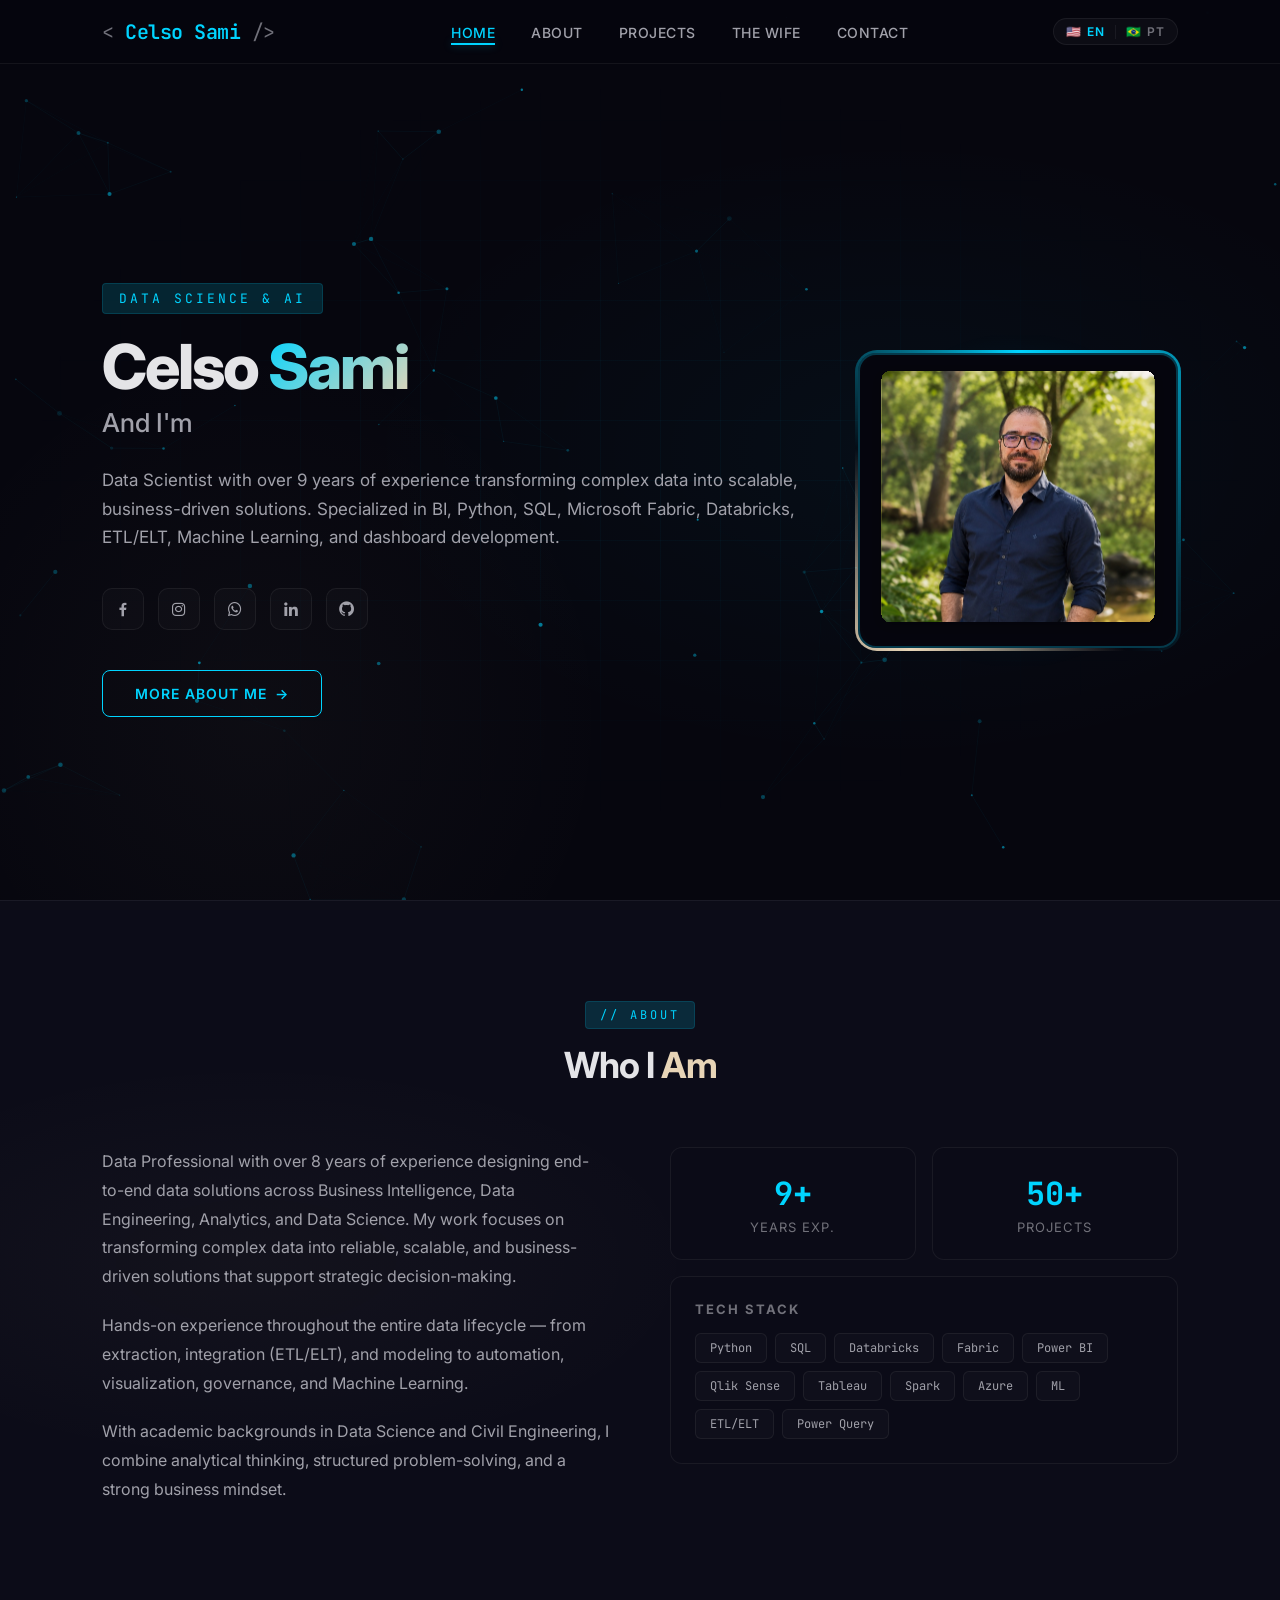
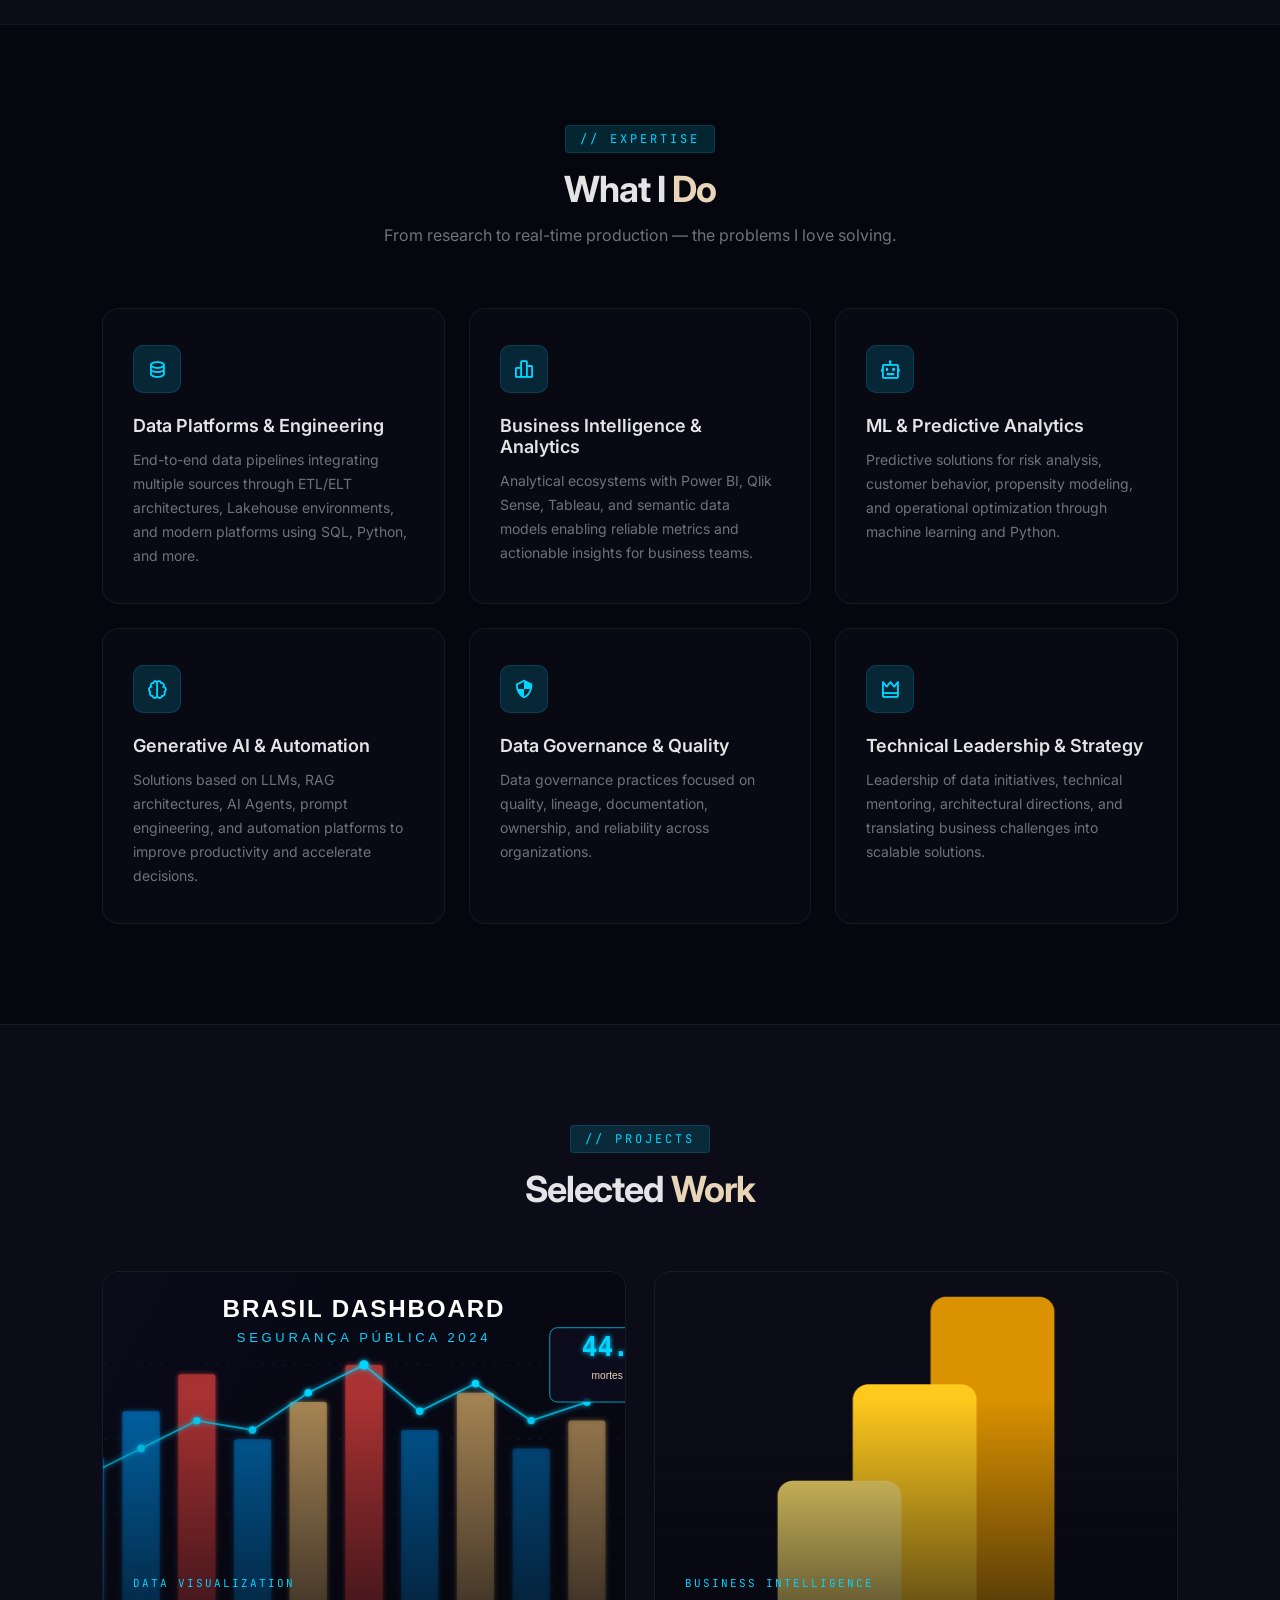
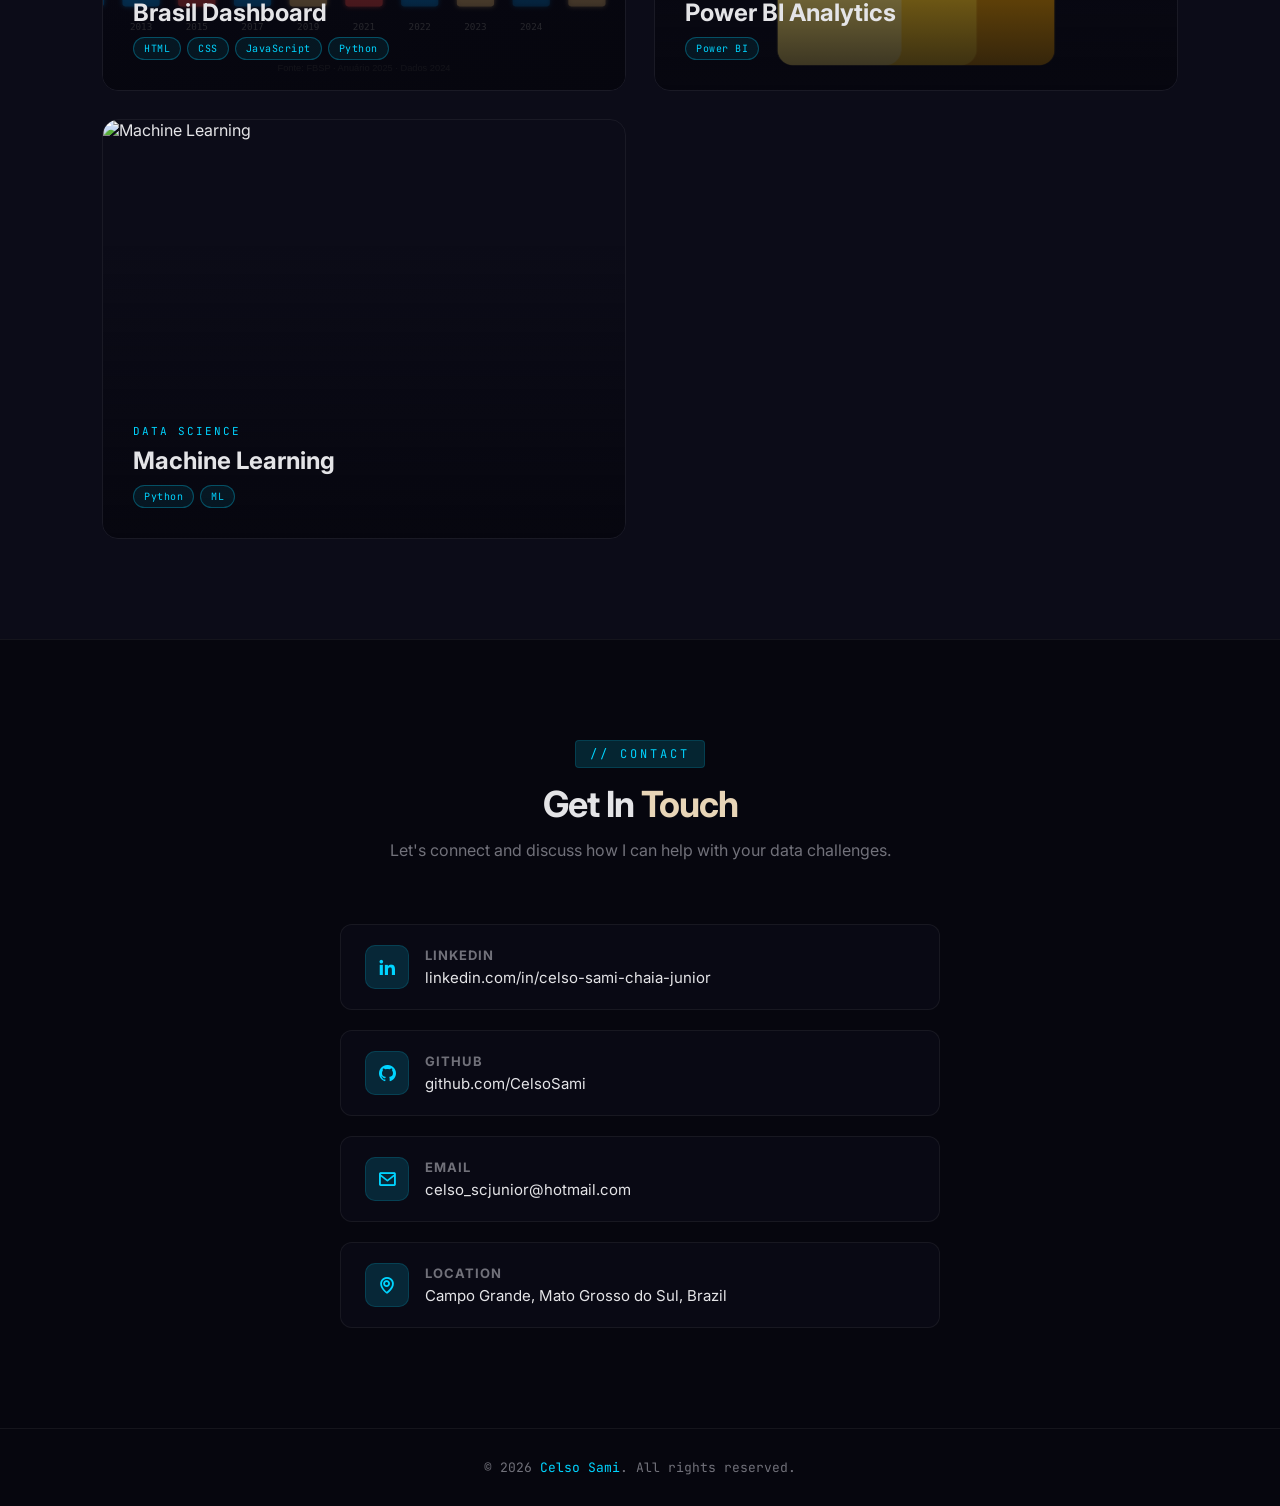
==== commit e7bf879b: "Fix HTML formatting and update content" ====
--- a/index.html
+++ b/index.html
@@ -205,6 +205,7 @@
                             <span class="tech-tag">HTML</span>
                             <span class="tech-tag">CSS</span>
                             <span class="tech-tag">JavaScript</span>
+                            <span class="tech-tag">Python</span>
                         </div>
                     </div>
                     <div class="project-info">
@@ -213,6 +214,7 @@
                             <span class="tech-tag">HTML</span>
                             <span class="tech-tag">CSS</span>
                             <span class="tech-tag">JavaScript</span>
+                            <span class="tech-tag">Python</span>
                         </div>
                         <p>
                             Interactive public safety dashboard with national overview, state rankings,
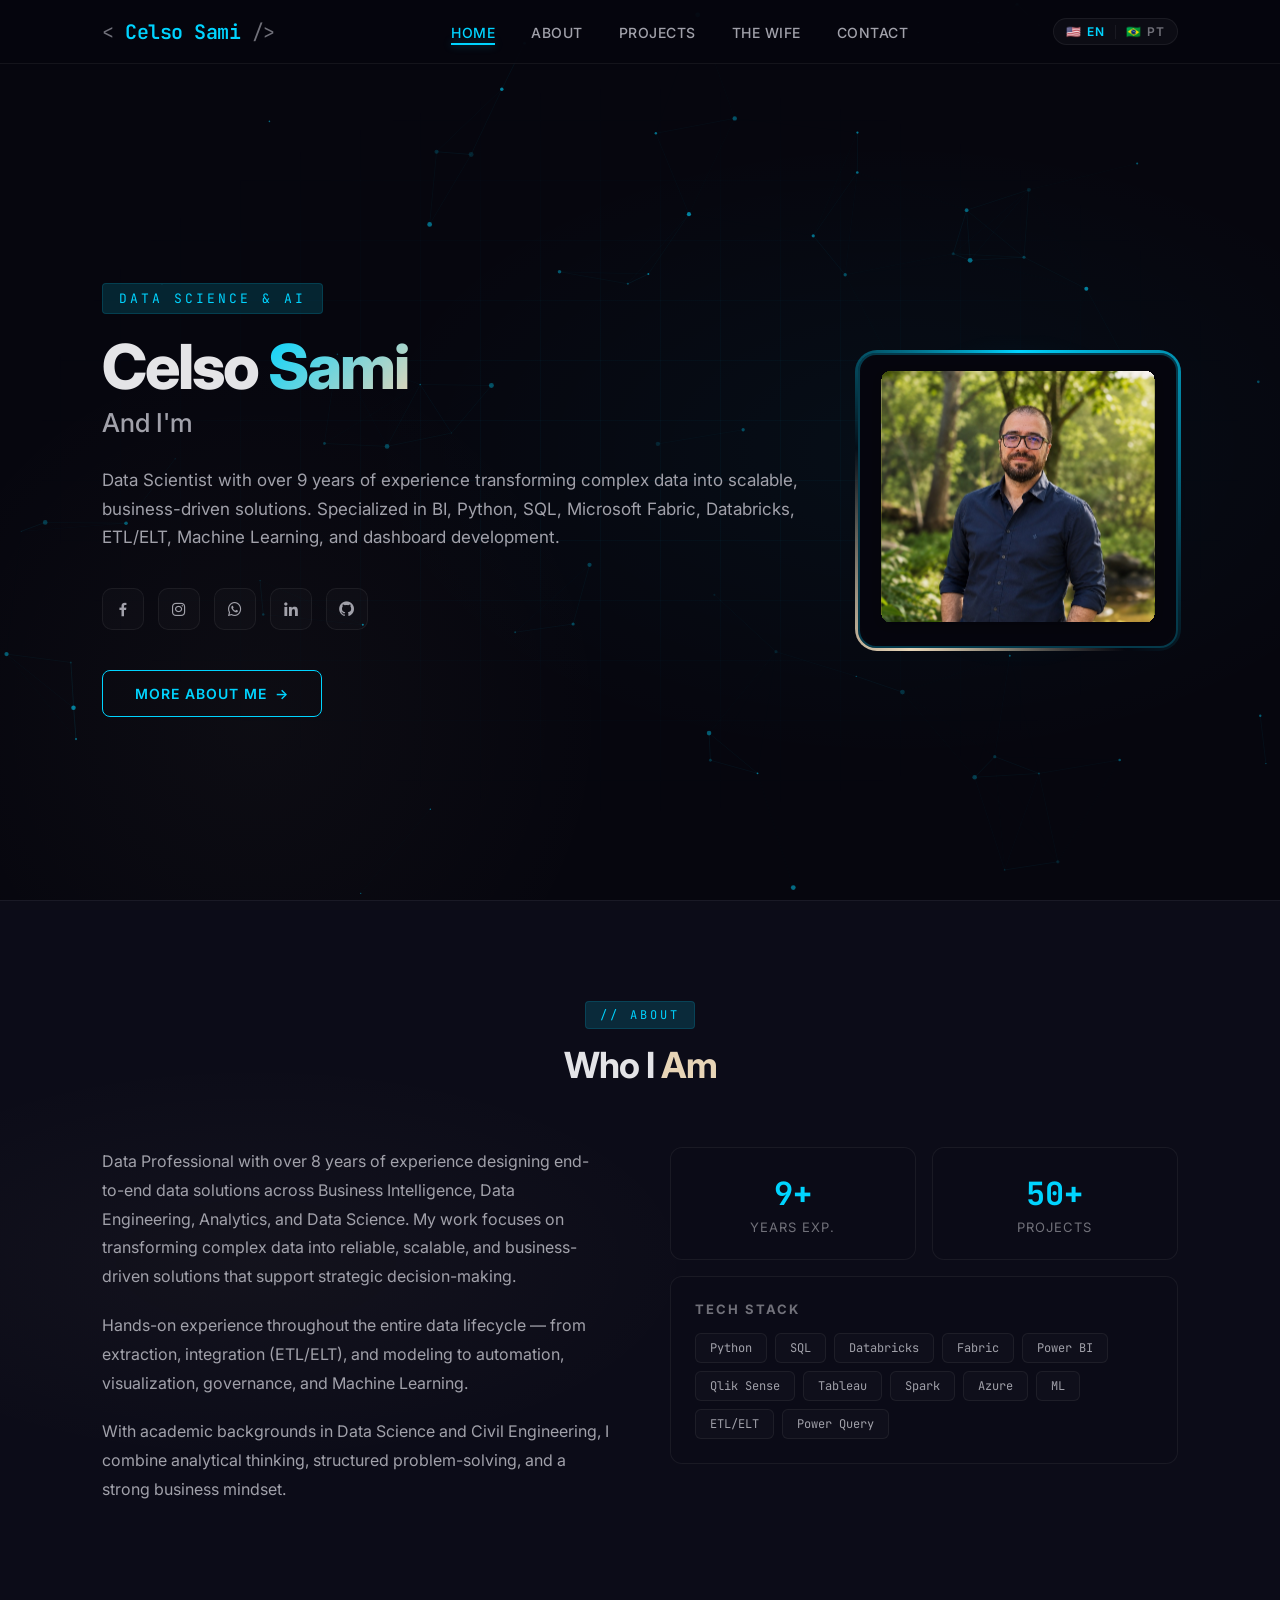
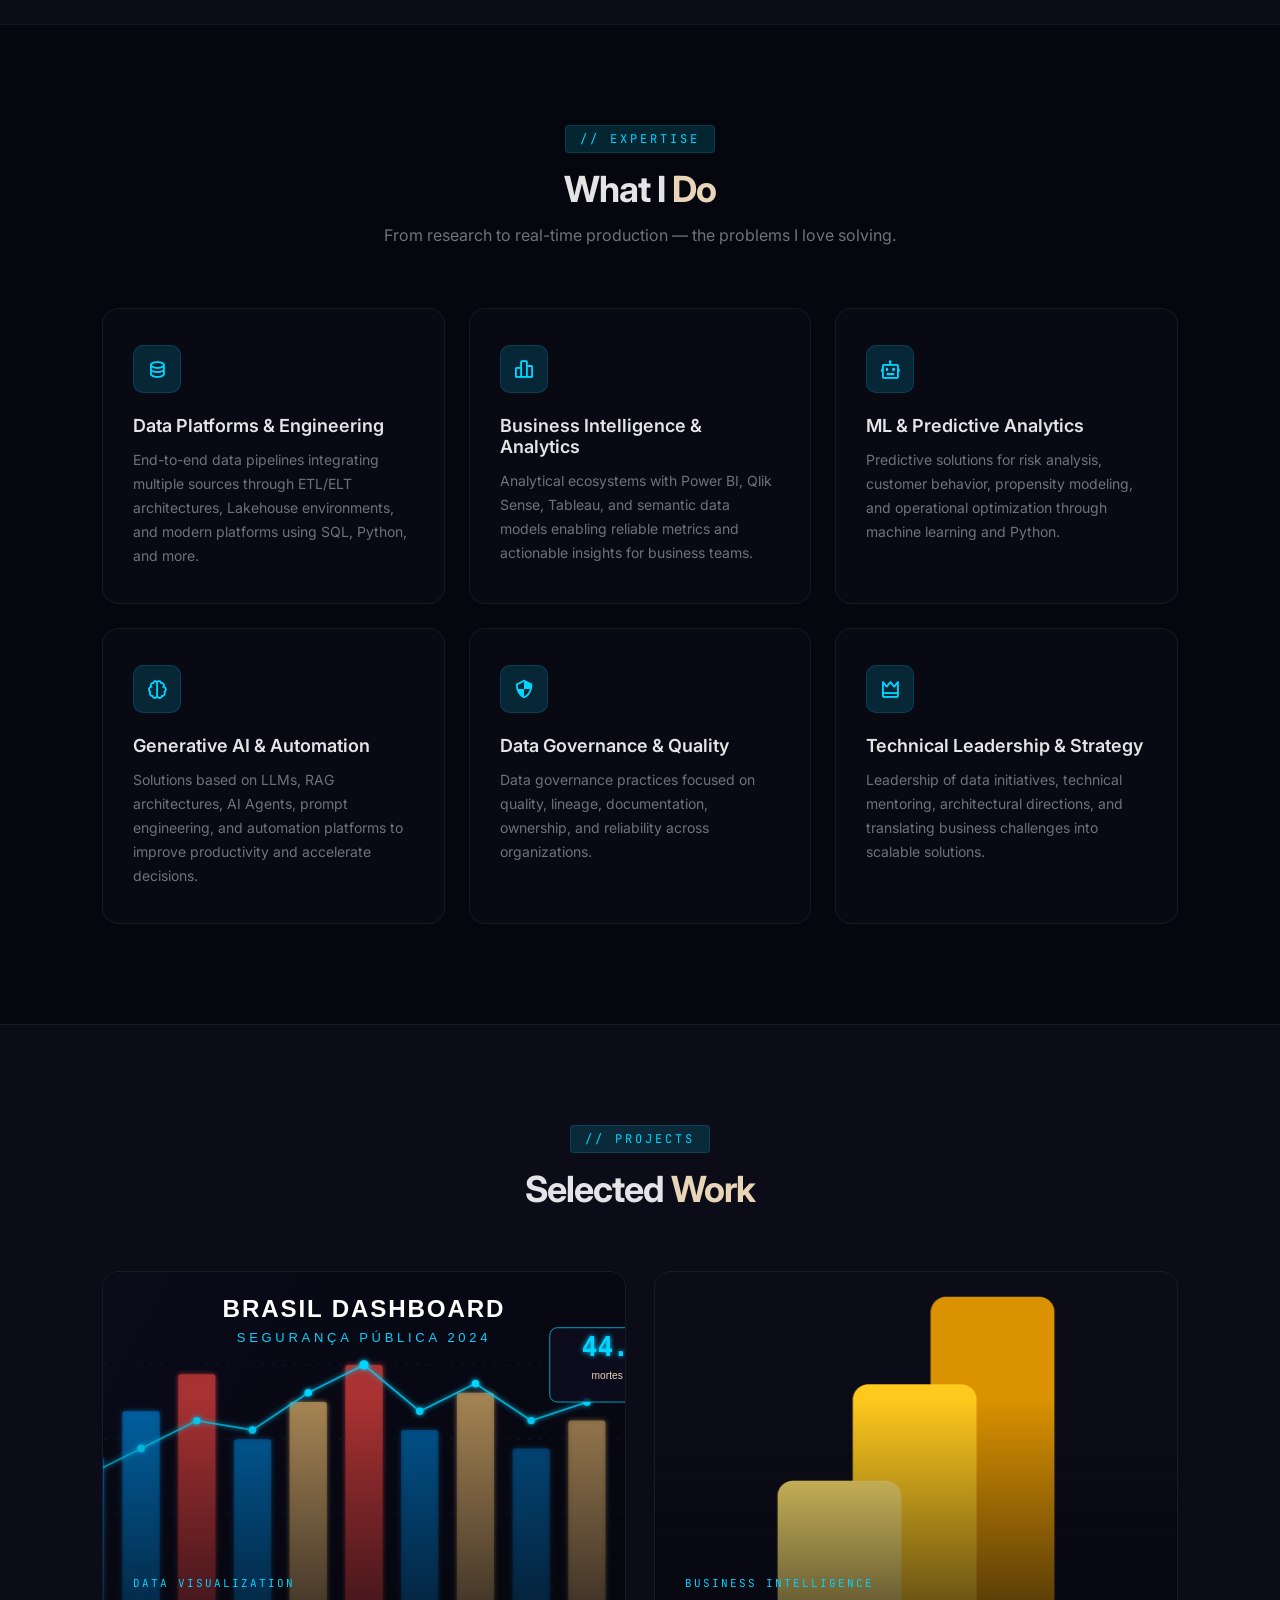
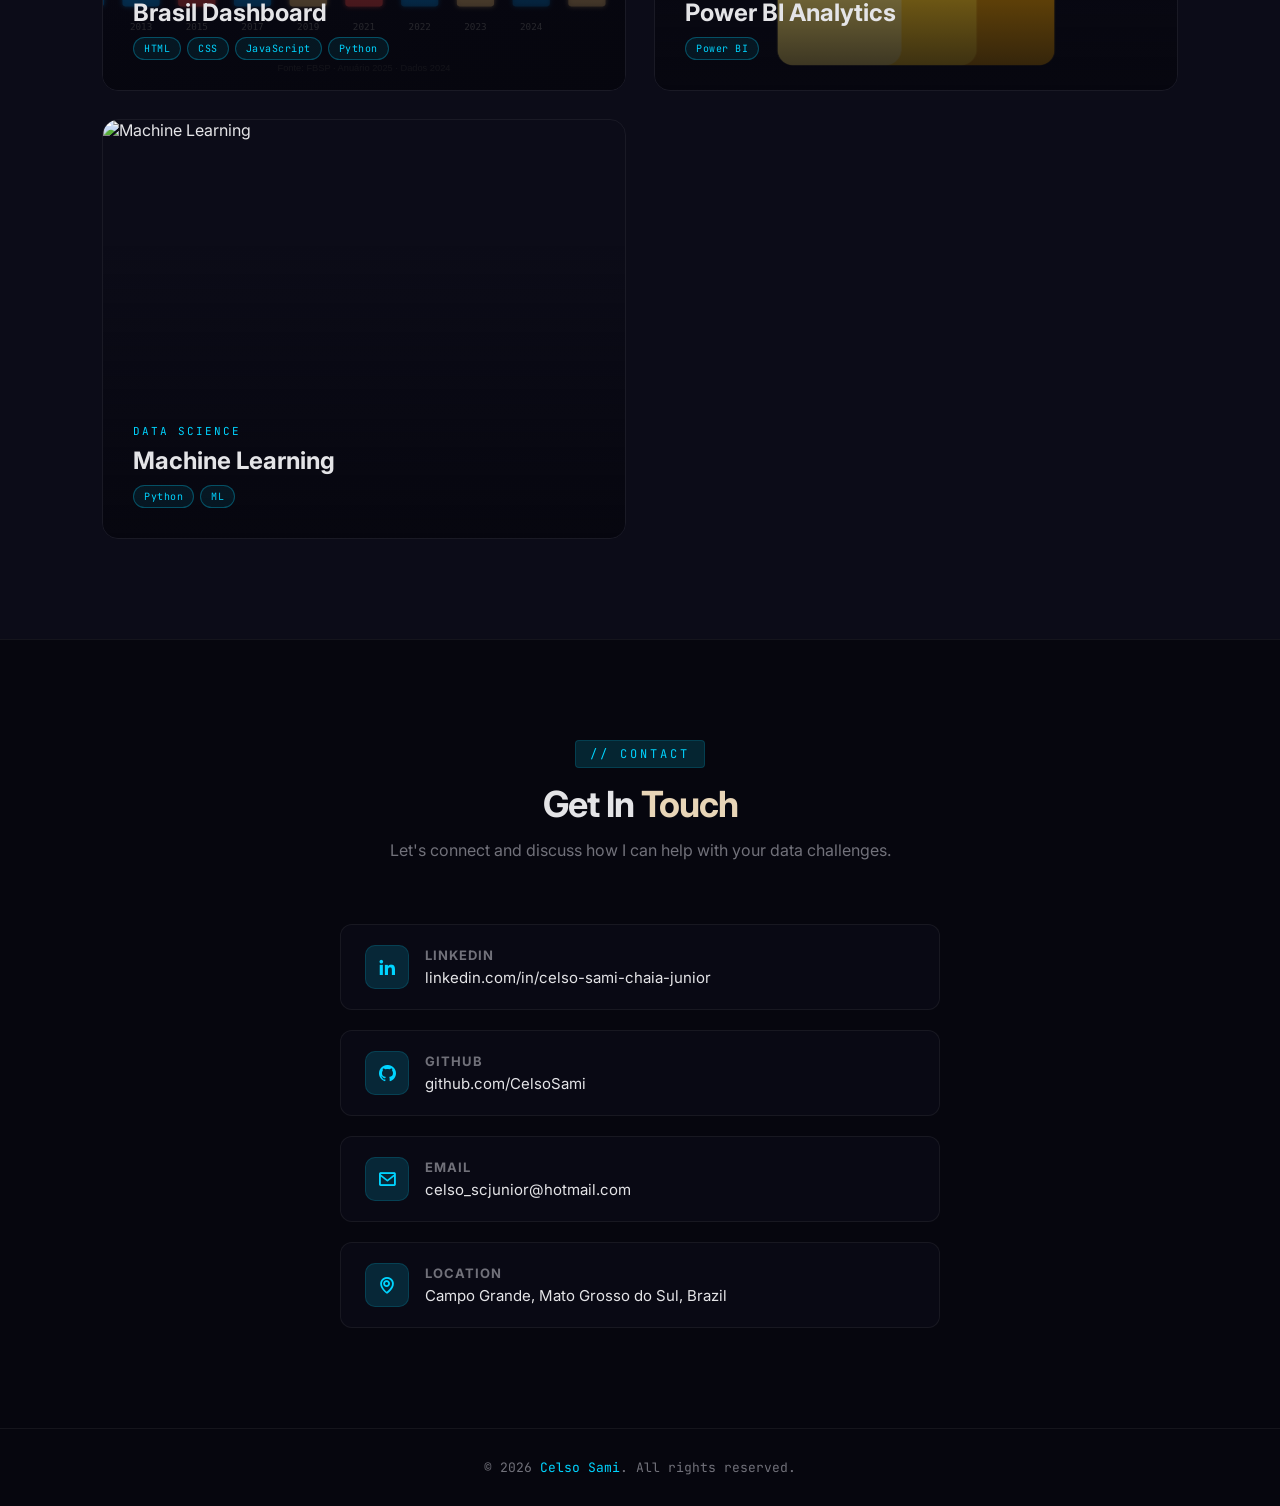
==== commit 0c4f6656: "Restore index.html content" ====
--- a/index.html
+++ b/index.html
@@ -220,7 +220,7 @@
                             Interactive public safety dashboard with national overview, state rankings,
                             regional analysis, and asymmetric index — data from FBSP 2024.
                         </p>
-                        <a href="https://celsosami.github.io/dash_one" target="_blank" class="project-link">View Project →</a>
+                        <a href="https://celsosami.github.io/public_security_br" target="_blank" class="project-link">View Project →</a>
                     </div>
                 </article>
                 <article class="project-card">
